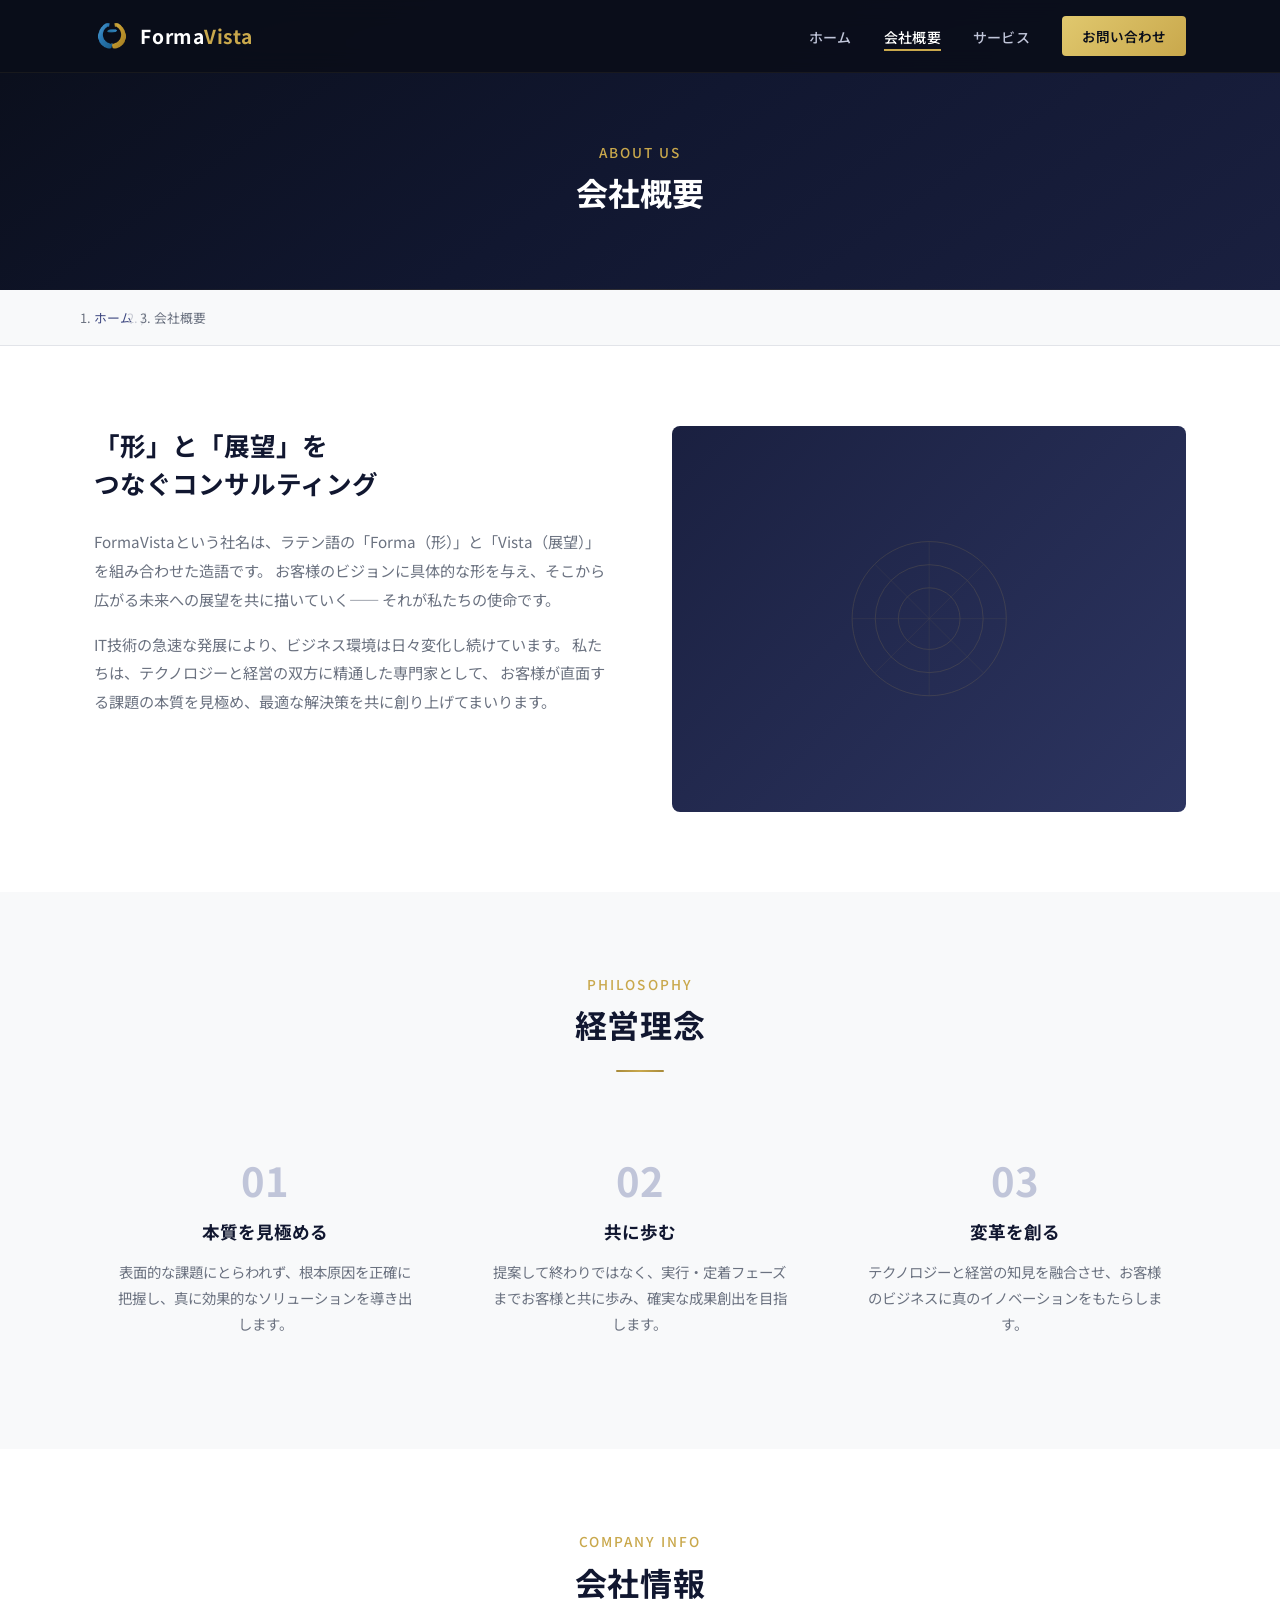
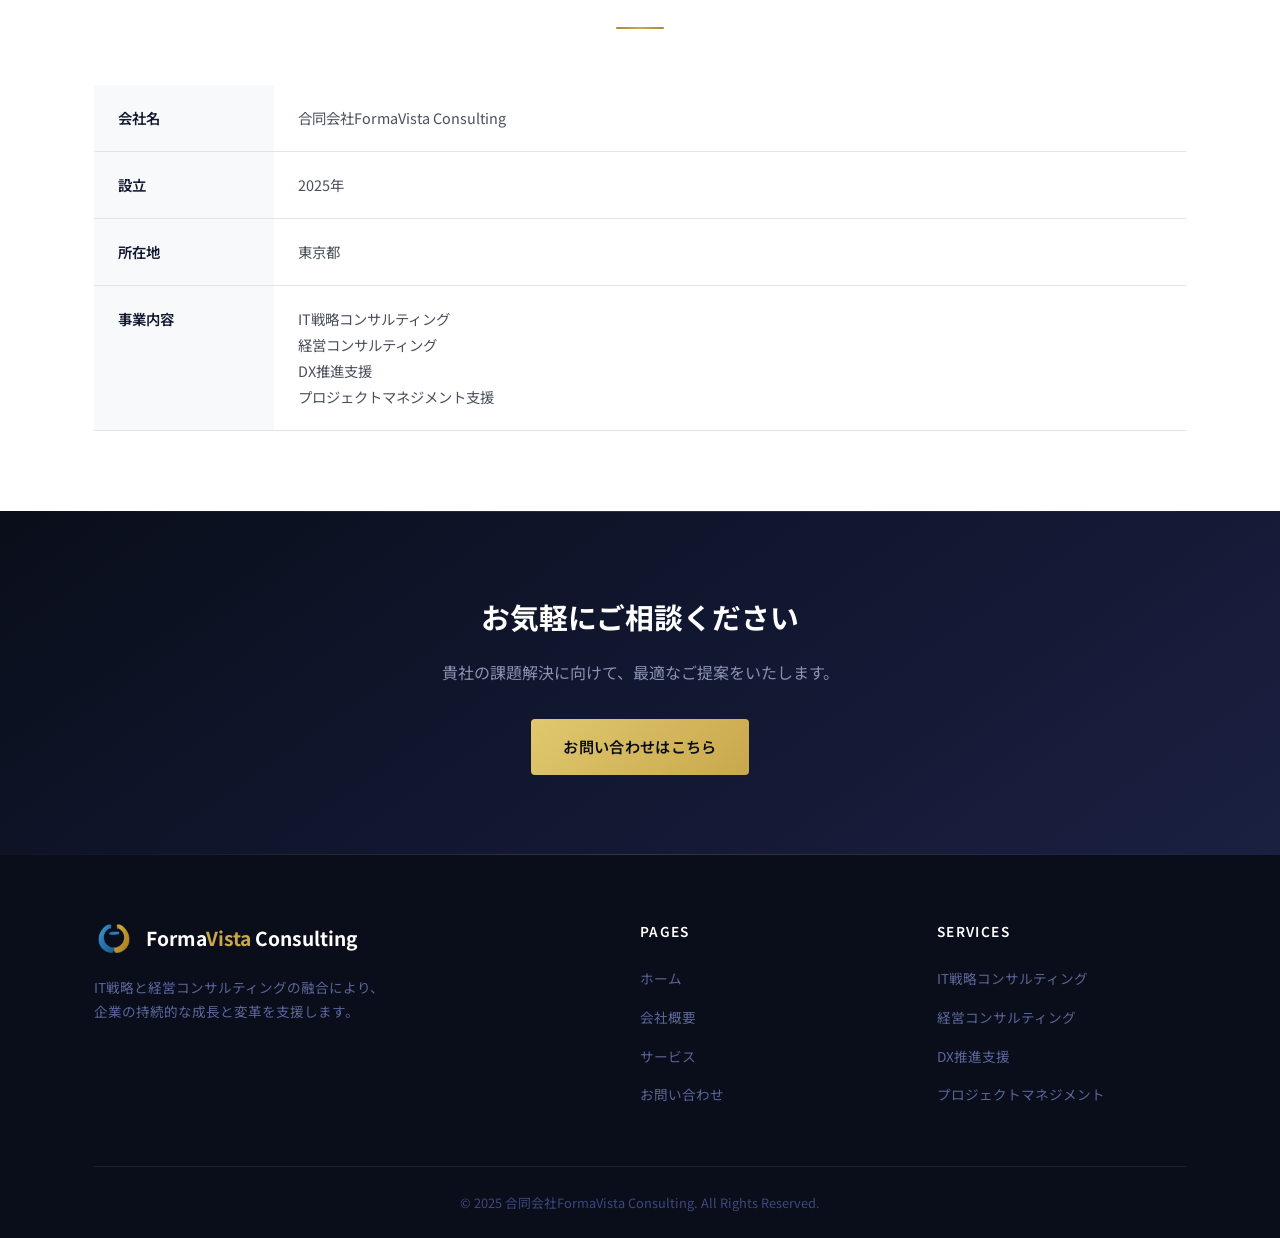
==== about.html @ 085489ce "feat: PNG画像ファイルをリポジトリに追加しHTMLで使用 - SVGからPNG画像ファイルを生成して追加   - logo-icon.png (240x240) - ヘッダー・フッター用   " ====
<!DOCTYPE html>
<html lang="ja">
<head>
  <meta charset="UTF-8">
  <meta name="viewport" content="width=device-width, initial-scale=1.0">
  <meta name="description" content="合同会社FormaVista Consultingの会社概要。企業理念・事業内容・会社情報をご紹介します。">
  <title>会社概要 | 合同会社FormaVista Consulting</title>
  <link rel="icon" type="image/png" href="images/favicon.png">
  <link rel="icon" type="image/svg+xml" href="images/favicon.svg">
  <link rel="preconnect" href="https://fonts.googleapis.com">
  <link rel="preconnect" href="https://fonts.gstatic.com" crossorigin>
  <link href="https://fonts.googleapis.com/css2?family=Noto+Sans+JP:wght@400;500;600;700&display=swap" rel="stylesheet">
  <link rel="stylesheet" href="css/style.css">
</head>
<body>

  <!-- Header -->
  <header class="header" id="header">
    <div class="header__inner">
      <a href="index.html" class="header__logo">
        <img src="images/logo-icon.png" alt="FormaVista" class="header__logo-icon">
        <div class="header__logo-text">Forma<span>Vista</span></div>
      </a>
      <nav class="nav" id="nav">
        <ul class="nav__list">
          <li><a href="index.html" class="nav__link">ホーム</a></li>
          <li><a href="about.html" class="nav__link nav__link--active">会社概要</a></li>
          <li><a href="services.html" class="nav__link">サービス</a></li>
          <li><a href="contact.html" class="nav__contact">お問い合わせ</a></li>
        </ul>
      </nav>
      <button class="hamburger" id="hamburger" aria-label="メニューを開く">
        <span class="hamburger__line"></span>
        <span class="hamburger__line"></span>
        <span class="hamburger__line"></span>
      </button>
    </div>
  </header>

  <!-- Page Header -->
  <section class="page-header">
    <div class="container">
      <p class="page-header__sub">About Us</p>
      <h1 class="page-header__title">会社概要</h1>
    </div>
  </section>

  <!-- Breadcrumb -->
  <nav class="breadcrumb">
    <div class="container">
      <ol class="breadcrumb__list">
        <li><a href="index.html" class="breadcrumb__link">ホーム</a></li>
        <li class="breadcrumb__separator">/</li>
        <li>会社概要</li>
      </ol>
    </div>
  </nav>

  <!-- About Message -->
  <section class="section">
    <div class="container">
      <div class="about-grid fade-in">
        <div class="about-content">
          <h2 class="about-content__lead">
            「形」と「展望」を<br>つなぐコンサルティング
          </h2>
          <p class="about-content__text">
            FormaVistaという社名は、ラテン語の「Forma（形）」と「Vista（展望）」を組み合わせた造語です。
            お客様のビジョンに具体的な形を与え、そこから広がる未来への展望を共に描いていく――
            それが私たちの使命です。
          </p>
          <p class="about-content__text">
            IT技術の急速な発展により、ビジネス環境は日々変化し続けています。
            私たちは、テクノロジーと経営の双方に精通した専門家として、
            お客様が直面する課題の本質を見極め、最適な解決策を共に創り上げてまいります。
          </p>
        </div>
        <div class="about-image">
          <svg viewBox="0 0 400 300" fill="none" xmlns="http://www.w3.org/2000/svg" style="width:60%;opacity:0.2">
            <circle cx="200" cy="150" r="100" stroke="#c9a84c" stroke-width="1"/>
            <circle cx="200" cy="150" r="70" stroke="#c9a84c" stroke-width="1"/>
            <circle cx="200" cy="150" r="40" stroke="#c9a84c" stroke-width="1"/>
            <line x1="100" y1="150" x2="300" y2="150" stroke="#c9a84c" stroke-width="0.5"/>
            <line x1="200" y1="50" x2="200" y2="250" stroke="#c9a84c" stroke-width="0.5"/>
            <line x1="130" y1="80" x2="270" y2="220" stroke="#c9a84c" stroke-width="0.5"/>
            <line x1="270" y1="80" x2="130" y2="220" stroke="#c9a84c" stroke-width="0.5"/>
          </svg>
        </div>
      </div>
    </div>
  </section>

  <!-- Philosophy -->
  <section class="section section--gray">
    <div class="container">
      <div class="section-header fade-in">
        <p class="section-header__sub">Philosophy</p>
        <h2 class="section-header__title">経営理念</h2>
        <div class="section-header__line"></div>
      </div>
      <div class="philosophy-grid">
        <div class="philosophy-card fade-in">
          <p class="philosophy-card__number">01</p>
          <h3 class="philosophy-card__title">本質を見極める</h3>
          <p class="philosophy-card__text">
            表面的な課題にとらわれず、根本原因を正確に把握し、真に効果的なソリューションを導き出します。
          </p>
        </div>
        <div class="philosophy-card fade-in">
          <p class="philosophy-card__number">02</p>
          <h3 class="philosophy-card__title">共に歩む</h3>
          <p class="philosophy-card__text">
            提案して終わりではなく、実行・定着フェーズまでお客様と共に歩み、確実な成果創出を目指します。
          </p>
        </div>
        <div class="philosophy-card fade-in">
          <p class="philosophy-card__number">03</p>
          <h3 class="philosophy-card__title">変革を創る</h3>
          <p class="philosophy-card__text">
            テクノロジーと経営の知見を融合させ、お客様のビジネスに真のイノベーションをもたらします。
          </p>
        </div>
      </div>
    </div>
  </section>

  <!-- Company Info -->
  <section class="section">
    <div class="container">
      <div class="section-header fade-in">
        <p class="section-header__sub">Company Info</p>
        <h2 class="section-header__title">会社情報</h2>
        <div class="section-header__line"></div>
      </div>
      <div class="fade-in">
        <table class="company-table">
          <tbody>
            <tr>
              <th>会社名</th>
              <td>合同会社FormaVista Consulting</td>
            </tr>
            <tr>
              <th>設立</th>
              <td>2025年</td>
            </tr>
            <tr>
              <th>所在地</th>
              <td>東京都</td>
            </tr>
            <tr>
              <th>事業内容</th>
              <td>
                IT戦略コンサルティング<br>
                経営コンサルティング<br>
                DX推進支援<br>
                プロジェクトマネジメント支援
              </td>
            </tr>
          </tbody>
        </table>
      </div>
    </div>
  </section>

  <!-- CTA -->
  <section class="cta">
    <div class="container">
      <h2 class="cta__title fade-in">お気軽にご相談ください</h2>
      <p class="cta__text fade-in">
        貴社の課題解決に向けて、最適なご提案をいたします。
      </p>
      <a href="contact.html" class="btn btn--primary fade-in">お問い合わせはこちら</a>
    </div>
  </section>

  <!-- Footer -->
  <footer class="footer">
    <div class="container">
      <div class="footer__grid">
        <div>
          <a href="index.html" class="footer__brand">
            <img src="images/logo-icon.png" alt="FormaVista" class="footer__brand-icon">
            <p class="footer__brand-name">Forma<span>Vista</span> Consulting</p>
          </a>
          <p class="footer__brand-text">
            IT戦略と経営コンサルティングの融合により、<br>
            企業の持続的な成長と変革を支援します。
          </p>
        </div>
        <div>
          <h4 class="footer__heading">Pages</h4>
          <ul class="footer__links">
            <li><a href="index.html">ホーム</a></li>
            <li><a href="about.html">会社概要</a></li>
            <li><a href="services.html">サービス</a></li>
            <li><a href="contact.html">お問い合わせ</a></li>
          </ul>
        </div>
        <div>
          <h4 class="footer__heading">Services</h4>
          <ul class="footer__links">
            <li><a href="services.html">IT戦略コンサルティング</a></li>
            <li><a href="services.html">経営コンサルティング</a></li>
            <li><a href="services.html">DX推進支援</a></li>
            <li><a href="services.html">プロジェクトマネジメント</a></li>
          </ul>
        </div>
      </div>
      <div class="footer__bottom">
        <p>&copy; 2025 合同会社FormaVista Consulting. All Rights Reserved.</p>
      </div>
    </div>
  </footer>

  <script src="js/main.js"></script>
</body>
</html>
---- css/style.css ----
/* ===================================
   FormaVista Consulting - Style Sheet
   =================================== */

/* --- CSS Variables --- */
:root {
  --navy-900: #0a0e1a;
  --navy-800: #111730;
  --navy-700: #1a2040;
  --navy-600: #232b52;
  --navy-500: #2d3561;
  --navy-400: #3d4780;
  --navy-300: #5a6599;
  --navy-200: #8a92b3;
  --navy-100: #c0c5d9;
  --navy-50: #e8eaf2;
  --gold: #c9a84c;
  --gold-light: #e0c86e;
  --gold-dark: #a88a3a;
  --blue: #2b7ab5;
  --blue-light: #5ba8d9;
  --blue-dark: #1a5e8c;
  --white: #ffffff;
  --gray-50: #f8f9fa;
  --gray-100: #f0f1f4;
  --gray-200: #e2e4e9;
  --gray-300: #c8cbd4;
  --gray-600: #6b7280;
  --gray-700: #4a4f5c;
  --font-primary: "Noto Sans JP", "Hiragino Kaku Gothic ProN", "Yu Gothic", sans-serif;
  --font-heading: "Noto Sans JP", "Hiragino Kaku Gothic ProN", "Yu Gothic", sans-serif;
  --transition: 0.3s cubic-bezier(0.4, 0, 0.2, 1);
  --shadow-sm: 0 1px 3px rgba(10, 14, 26, 0.06), 0 1px 2px rgba(10, 14, 26, 0.04);
  --shadow-md: 0 4px 16px rgba(10, 14, 26, 0.1), 0 2px 4px rgba(10, 14, 26, 0.06);
  --shadow-lg: 0 12px 40px rgba(10, 14, 26, 0.14), 0 4px 8px rgba(10, 14, 26, 0.06);
  --max-width: 1140px;
}

/* --- Reset & Base --- */
*,
*::before,
*::after {
  margin: 0;
  padding: 0;
  box-sizing: border-box;
}

html {
  font-size: 16px;
  scroll-behavior: smooth;
}

::selection {
  background: rgba(201, 168, 76, 0.2);
  color: var(--navy-800);
}

body {
  font-family: var(--font-primary);
  color: var(--gray-700);
  line-height: 1.8;
  background: var(--white);
  -webkit-font-smoothing: antialiased;
}

a {
  text-decoration: none;
  color: inherit;
  transition: color var(--transition);
}

ul {
  list-style: none;
}

img {
  max-width: 100%;
  height: auto;
  display: block;
}

/* --- Utility --- */
.container {
  max-width: var(--max-width);
  margin: 0 auto;
  padding: 0 24px;
}

.section {
  padding: 80px 0;
}

.section--gray {
  background: var(--gray-50);
}

.section--navy {
  background: var(--navy-800);
  color: var(--white);
}

.section-header {
  text-align: center;
  margin-bottom: 56px;
}

.section-header__title {
  font-family: var(--font-heading);
  font-size: 2rem;
  font-weight: 700;
  color: var(--navy-800);
  margin-bottom: 8px;
  letter-spacing: 0.02em;
}

.section--navy .section-header__title {
  color: var(--white);
}

.section-header__sub {
  font-size: 0.85rem;
  color: var(--gold);
  text-transform: uppercase;
  letter-spacing: 0.15em;
  font-weight: 500;
}

.section-header__line {
  width: 48px;
  height: 2px;
  background: linear-gradient(90deg, var(--gold-dark), var(--gold), var(--gold-dark));
  margin: 16px auto 0;
  border-radius: 1px;
}

/* --- Header / Navigation --- */
.header {
  position: fixed;
  top: 0;
  left: 0;
  width: 100%;
  z-index: 1000;
  background: rgba(10, 14, 26, 0.92);
  backdrop-filter: blur(12px);
  -webkit-backdrop-filter: blur(12px);
  transition: background var(--transition), box-shadow var(--transition);
  border-bottom: 1px solid rgba(201, 168, 76, 0.08);
}

.header--scrolled {
  background: rgba(10, 14, 26, 0.98);
  box-shadow: 0 2px 20px rgba(0, 0, 0, 0.3);
  border-bottom-color: rgba(201, 168, 76, 0.15);
}

.header__inner {
  display: flex;
  align-items: center;
  justify-content: space-between;
  height: 72px;
  max-width: var(--max-width);
  margin: 0 auto;
  padding: 0 24px;
}

.header__logo {
  display: flex;
  align-items: center;
  gap: 10px;
}

.header__logo-icon {
  width: 36px;
  height: 36px;
  display: block;
  flex-shrink: 0;
}

.header__logo-text {
  font-family: var(--font-heading);
  font-size: 1.2rem;
  font-weight: 700;
  color: var(--white);
  letter-spacing: 0.04em;
}

.header__logo-text span {
  color: var(--gold);
}

.nav__list {
  display: flex;
  align-items: center;
  gap: 32px;
}

.nav__link {
  font-size: 0.875rem;
  color: var(--navy-100);
  font-weight: 500;
  letter-spacing: 0.02em;
  position: relative;
  padding: 4px 0;
}

.nav__link::after {
  content: "";
  position: absolute;
  bottom: 0;
  left: 0;
  width: 0;
  height: 2px;
  background: var(--gold);
  transition: width var(--transition);
}

.nav__link:hover,
.nav__link--active {
  color: var(--white);
}

.nav__link:hover::after,
.nav__link--active::after {
  width: 100%;
}

.nav__contact {
  display: inline-flex;
  align-items: center;
  padding: 8px 20px;
  background: linear-gradient(135deg, var(--gold-light), var(--gold));
  color: var(--navy-900);
  font-size: 0.85rem;
  font-weight: 600;
  border-radius: 4px;
  transition: all var(--transition);
}

.nav__contact:hover {
  background: linear-gradient(135deg, var(--gold), var(--gold-light));
  box-shadow: 0 2px 12px rgba(201, 168, 76, 0.3);
  transform: translateY(-1px);
}

/* --- Mobile Menu --- */
.hamburger {
  display: none;
  flex-direction: column;
  gap: 5px;
  background: none;
  border: none;
  cursor: pointer;
  padding: 4px;
}

.hamburger__line {
  width: 24px;
  height: 2px;
  background: var(--white);
  transition: transform var(--transition), opacity var(--transition);
}

.hamburger--active .hamburger__line:nth-child(1) {
  transform: translateY(7px) rotate(45deg);
}

.hamburger--active .hamburger__line:nth-child(2) {
  opacity: 0;
}

.hamburger--active .hamburger__line:nth-child(3) {
  transform: translateY(-7px) rotate(-45deg);
}

/* --- Hero --- */
.hero {
  position: relative;
  min-height: 100vh;
  display: flex;
  align-items: center;
  background: linear-gradient(145deg, var(--navy-900) 0%, var(--navy-800) 35%, var(--navy-700) 65%, var(--navy-600) 100%);
  overflow: hidden;
}

.hero__bg-pattern {
  position: absolute;
  inset: 0;
  opacity: 0.04;
  background-image:
    radial-gradient(circle at 20% 50%, var(--gold) 1px, transparent 1px),
    radial-gradient(circle at 80% 20%, var(--blue-light) 1px, transparent 1px),
    radial-gradient(circle at 60% 80%, var(--gold) 1px, transparent 1px);
  background-size: 60px 60px, 80px 80px, 100px 100px;
}

.hero::after {
  content: "";
  position: absolute;
  bottom: 0;
  left: 0;
  right: 0;
  height: 1px;
  background: linear-gradient(90deg, transparent, var(--gold-dark), transparent);
  opacity: 0.3;
}

.hero__content {
  position: relative;
  z-index: 1;
  max-width: var(--max-width);
  margin: 0 auto;
  padding: 120px 24px 80px;
}

.hero__label {
  display: inline-block;
  font-size: 0.8rem;
  font-weight: 500;
  color: var(--gold);
  text-transform: uppercase;
  letter-spacing: 0.2em;
  margin-bottom: 24px;
  opacity: 0;
  transform: translateY(20px);
  animation: fadeInUp 0.8s 0.3s forwards;
}

.hero__title {
  font-family: var(--font-heading);
  font-size: clamp(2rem, 5vw, 3.2rem);
  font-weight: 700;
  color: var(--white);
  line-height: 1.4;
  margin-bottom: 24px;
  opacity: 0;
  transform: translateY(20px);
  animation: fadeInUp 0.8s 0.5s forwards;
}

.hero__title em {
  font-style: normal;
  color: var(--gold);
}

.hero__desc {
  font-size: 1.05rem;
  color: var(--navy-200);
  max-width: 560px;
  line-height: 1.9;
  margin-bottom: 40px;
  opacity: 0;
  transform: translateY(20px);
  animation: fadeInUp 0.8s 0.7s forwards;
}

.hero__actions {
  display: flex;
  gap: 16px;
  flex-wrap: wrap;
  opacity: 0;
  transform: translateY(20px);
  animation: fadeInUp 0.8s 0.9s forwards;
}

.btn {
  display: inline-flex;
  align-items: center;
  justify-content: center;
  padding: 14px 32px;
  font-size: 0.95rem;
  font-weight: 600;
  border-radius: 4px;
  border: none;
  cursor: pointer;
  transition: all var(--transition);
  letter-spacing: 0.02em;
}

.btn--primary {
  background: linear-gradient(135deg, var(--gold-light), var(--gold));
  color: var(--navy-900);
  position: relative;
  overflow: hidden;
}

.btn--primary::before {
  content: "";
  position: absolute;
  top: 0;
  left: -100%;
  width: 100%;
  height: 100%;
  background: linear-gradient(90deg, transparent, rgba(255, 255, 255, 0.2), transparent);
  transition: left 0.5s ease;
}

.btn--primary:hover::before {
  left: 100%;
}

.btn--primary:hover {
  background: linear-gradient(135deg, var(--gold), var(--gold-light));
  transform: translateY(-2px);
  box-shadow: 0 6px 20px rgba(201, 168, 76, 0.35);
}

.btn--outline {
  background: transparent;
  color: var(--white);
  border: 1px solid var(--navy-400);
  position: relative;
  overflow: hidden;
}

.btn--outline:hover {
  border-color: var(--gold);
  color: var(--gold);
  transform: translateY(-2px);
  box-shadow: 0 4px 12px rgba(201, 168, 76, 0.1);
}

.hero__decoration {
  position: absolute;
  right: -5%;
  top: 50%;
  transform: translateY(-50%);
  width: 500px;
  height: 500px;
  opacity: 0.08;
}

.hero__decoration svg {
  width: 100%;
  height: 100%;
}

/* --- Features Section (Top Page) --- */
.features {
  display: grid;
  grid-template-columns: repeat(3, 1fr);
  gap: 32px;
}

.feature-card {
  background: var(--white);
  border-radius: 8px;
  padding: 40px 32px;
  text-align: center;
  box-shadow: var(--shadow-sm);
  transition: transform var(--transition), box-shadow var(--transition), border-color var(--transition);
  border: 1px solid var(--gray-200);
  position: relative;
}

.feature-card::after {
  content: "";
  position: absolute;
  bottom: 0;
  left: 50%;
  transform: translateX(-50%);
  width: 0;
  height: 2px;
  background: linear-gradient(90deg, var(--gold-dark), var(--gold), var(--gold-dark));
  transition: width var(--transition);
  border-radius: 0 0 8px 8px;
}

.feature-card:hover {
  transform: translateY(-6px);
  box-shadow: var(--shadow-lg);
  border-color: rgba(201, 168, 76, 0.2);
}

.feature-card:hover::after {
  width: 60%;
}

.feature-card__icon {
  width: 56px;
  height: 56px;
  margin: 0 auto 20px;
  display: flex;
  align-items: center;
  justify-content: center;
  background: linear-gradient(135deg, var(--navy-50), #edf2f7);
  border-radius: 12px;
  transition: background var(--transition), transform var(--transition);
}

.feature-card:hover .feature-card__icon {
  background: linear-gradient(135deg, rgba(43, 110, 165, 0.1), rgba(43, 110, 165, 0.05));
  transform: scale(1.05);
}

.feature-card__icon svg {
  width: 28px;
  height: 28px;
  stroke: var(--navy-700);
  transition: stroke var(--transition);
}

.feature-card:hover .feature-card__icon svg {
  stroke: var(--blue);
}

.feature-card__title {
  font-size: 1.1rem;
  font-weight: 700;
  color: var(--navy-800);
  margin-bottom: 12px;
}

.feature-card__text {
  font-size: 0.9rem;
  color: var(--gray-600);
  line-height: 1.8;
}

/* --- About Section --- */
.about-grid {
  display: grid;
  grid-template-columns: 1fr 1fr;
  gap: 64px;
  align-items: start;
}

.about-content__lead {
  font-size: 1.6rem;
  font-weight: 700;
  color: var(--navy-800);
  line-height: 1.5;
  margin-bottom: 24px;
}

.about-content__text {
  font-size: 0.95rem;
  color: var(--gray-600);
  line-height: 1.9;
  margin-bottom: 16px;
}

.about-image {
  position: relative;
  border-radius: 8px;
  overflow: hidden;
  background: linear-gradient(135deg, var(--navy-700), var(--navy-500));
  aspect-ratio: 4/3;
  display: flex;
  align-items: center;
  justify-content: center;
}

.about-image__placeholder {
  color: var(--navy-300);
  font-size: 4rem;
  opacity: 0.3;
}

/* --- Service Cards --- */
.services-grid {
  display: grid;
  grid-template-columns: repeat(2, 1fr);
  gap: 32px;
}

.service-card {
  background: var(--white);
  border-radius: 8px;
  padding: 40px 36px;
  box-shadow: var(--shadow-sm);
  border: 1px solid var(--gray-200);
  transition: transform var(--transition), box-shadow var(--transition);
  position: relative;
  overflow: hidden;
}

.service-card::before {
  content: "";
  position: absolute;
  top: 0;
  left: 0;
  width: 4px;
  height: 100%;
  background: var(--gold);
  transform: scaleY(0);
  transition: transform var(--transition);
  transform-origin: top;
}

.service-card:hover {
  transform: translateY(-4px);
  box-shadow: var(--shadow-lg);
}

.service-card:hover::before {
  transform: scaleY(1);
}

.service-card__number {
  font-size: 0.75rem;
  font-weight: 700;
  color: var(--gold);
  letter-spacing: 0.1em;
  margin-bottom: 12px;
}

.service-card__title {
  font-size: 1.2rem;
  font-weight: 700;
  color: var(--navy-800);
  margin-bottom: 16px;
}

.service-card__text {
  font-size: 0.9rem;
  color: var(--gray-600);
  line-height: 1.8;
  margin-bottom: 20px;
}

.service-card__tags {
  display: flex;
  flex-wrap: wrap;
  gap: 8px;
}

.service-card__tag {
  font-size: 0.75rem;
  padding: 4px 12px;
  background: var(--navy-50);
  color: var(--navy-600);
  border-radius: 20px;
  font-weight: 500;
  transition: all var(--transition);
}

.service-card:hover .service-card__tag {
  background: rgba(201, 168, 76, 0.1);
  color: var(--gold-dark);
}

/* --- Company Info Table --- */
.company-table {
  width: 100%;
  border-collapse: collapse;
}

.company-table tr {
  border-bottom: 1px solid var(--gray-200);
}

.company-table th {
  width: 180px;
  padding: 20px 24px;
  text-align: left;
  font-size: 0.9rem;
  font-weight: 600;
  color: var(--navy-800);
  background: var(--gray-50);
  vertical-align: top;
}

.company-table td {
  padding: 20px 24px;
  font-size: 0.9rem;
  color: var(--gray-700);
}

/* --- CTA Section --- */
.cta {
  text-align: center;
  padding: 80px 0;
  background: linear-gradient(145deg, var(--navy-900), var(--navy-800), var(--navy-700));
  position: relative;
  overflow: hidden;
}

.cta::before {
  content: "";
  position: absolute;
  top: 0;
  left: 0;
  right: 0;
  height: 1px;
  background: linear-gradient(90deg, transparent, var(--gold-dark), transparent);
  opacity: 0.25;
}

.cta::after {
  content: "";
  position: absolute;
  bottom: 0;
  left: 0;
  right: 0;
  height: 1px;
  background: linear-gradient(90deg, transparent, var(--gold-dark), transparent);
  opacity: 0.25;
}

.cta__title {
  font-size: 1.8rem;
  font-weight: 700;
  color: var(--white);
  margin-bottom: 16px;
}

.cta__text {
  font-size: 1rem;
  color: var(--navy-200);
  margin-bottom: 32px;
  max-width: 500px;
  margin-left: auto;
  margin-right: auto;
}

/* --- Contact Form --- */
.contact-grid {
  display: grid;
  grid-template-columns: 1fr 1fr;
  gap: 64px;
  align-items: start;
}

.contact-info__title {
  font-size: 1.4rem;
  font-weight: 700;
  color: var(--navy-800);
  margin-bottom: 16px;
}

.contact-info__text {
  font-size: 0.95rem;
  color: var(--gray-600);
  margin-bottom: 32px;
  line-height: 1.8;
}

.contact-info__item {
  display: flex;
  align-items: flex-start;
  gap: 16px;
  margin-bottom: 24px;
}

.contact-info__icon {
  width: 40px;
  height: 40px;
  background: linear-gradient(135deg, #edf4fa, var(--navy-50));
  border-radius: 8px;
  display: flex;
  align-items: center;
  justify-content: center;
  flex-shrink: 0;
}

.contact-info__icon svg {
  width: 20px;
  height: 20px;
  stroke: var(--blue);
}

.contact-info__label {
  font-size: 0.8rem;
  color: var(--gray-600);
  margin-bottom: 2px;
}

.contact-info__value {
  font-size: 0.95rem;
  font-weight: 600;
  color: var(--navy-800);
}

.form {
  background: var(--white);
  padding: 40px;
  border-radius: 8px;
  box-shadow: var(--shadow-md);
  border: 1px solid var(--gray-200);
}

.form__group {
  margin-bottom: 24px;
}

.form__label {
  display: block;
  font-size: 0.85rem;
  font-weight: 600;
  color: var(--navy-800);
  margin-bottom: 8px;
}

.form__label--required::after {
  content: " *";
  color: #d64545;
}

.form__input,
.form__select,
.form__textarea {
  width: 100%;
  padding: 12px 16px;
  font-size: 0.9rem;
  font-family: var(--font-primary);
  border: 1px solid var(--gray-300);
  border-radius: 4px;
  background: var(--white);
  color: var(--gray-700);
  transition: border-color var(--transition), box-shadow var(--transition);
}

.form__input:focus,
.form__select:focus,
.form__textarea:focus {
  outline: none;
  border-color: var(--blue);
  box-shadow: 0 0 0 3px rgba(43, 110, 165, 0.1);
}

.form__textarea {
  min-height: 140px;
  resize: vertical;
}

.form__submit {
  width: 100%;
  padding: 14px;
  background: linear-gradient(135deg, var(--navy-800), var(--navy-700));
  color: var(--white);
  font-size: 0.95rem;
  font-weight: 600;
  border: none;
  border-radius: 4px;
  cursor: pointer;
  transition: all var(--transition);
  position: relative;
  overflow: hidden;
}

.form__submit:hover {
  background: linear-gradient(135deg, var(--navy-700), var(--navy-600));
  transform: translateY(-1px);
  box-shadow: 0 4px 12px rgba(10, 14, 26, 0.2);
}

.form__submit:active {
  transform: translateY(0);
}

/* --- Page Header --- */
.page-header {
  padding: 140px 0 60px;
  background: linear-gradient(145deg, var(--navy-900), var(--navy-800), var(--navy-700));
  text-align: center;
  position: relative;
}

.page-header::after {
  content: "";
  position: absolute;
  bottom: 0;
  left: 0;
  right: 0;
  height: 1px;
  background: linear-gradient(90deg, transparent, var(--gold-dark), transparent);
  opacity: 0.2;
}

.page-header__title {
  font-size: 2rem;
  font-weight: 700;
  color: var(--white);
  margin-bottom: 8px;
}

.page-header__sub {
  font-size: 0.85rem;
  color: var(--gold);
  text-transform: uppercase;
  letter-spacing: 0.15em;
  font-weight: 500;
}

/* --- Breadcrumb --- */
.breadcrumb {
  padding: 16px 0;
  background: var(--gray-50);
  border-bottom: 1px solid var(--gray-200);
}

.breadcrumb__list {
  display: flex;
  align-items: center;
  gap: 8px;
  font-size: 0.8rem;
  color: var(--gray-600);
}

.breadcrumb__link {
  color: var(--navy-400);
}

.breadcrumb__link:hover {
  color: var(--navy-700);
}

.breadcrumb__separator {
  color: var(--gray-300);
}

/* --- Philosophy Section --- */
.philosophy-grid {
  display: grid;
  grid-template-columns: repeat(3, 1fr);
  gap: 32px;
}

.philosophy-card {
  text-align: center;
  padding: 32px 24px;
  border-radius: 8px;
  transition: background var(--transition);
}

.philosophy-card:hover {
  background: rgba(255, 255, 255, 0.6);
}

.philosophy-card__number {
  font-size: 2.5rem;
  font-weight: 700;
  color: var(--navy-100);
  line-height: 1;
  margin-bottom: 16px;
  transition: color var(--transition);
}

.philosophy-card:hover .philosophy-card__number {
  color: rgba(201, 168, 76, 0.3);
}

.philosophy-card__title {
  font-size: 1.1rem;
  font-weight: 700;
  color: var(--navy-800);
  margin-bottom: 12px;
}

.philosophy-card__text {
  font-size: 0.9rem;
  color: var(--gray-600);
  line-height: 1.8;
}

/* --- Service Detail --- */
.service-detail {
  display: grid;
  grid-template-columns: 1fr 1fr;
  gap: 64px;
  align-items: start;
  margin-bottom: 64px;
  padding-bottom: 64px;
  border-bottom: 1px solid var(--gray-200);
}

.service-detail:last-child {
  border-bottom: none;
  margin-bottom: 0;
  padding-bottom: 0;
}

.service-detail:nth-child(even) {
  direction: rtl;
}

.service-detail:nth-child(even) > * {
  direction: ltr;
}

.service-detail__label {
  font-size: 0.8rem;
  font-weight: 600;
  color: var(--gold);
  text-transform: uppercase;
  letter-spacing: 0.1em;
  margin-bottom: 12px;
}

.service-detail__title {
  font-size: 1.5rem;
  font-weight: 700;
  color: var(--navy-800);
  margin-bottom: 20px;
  line-height: 1.4;
}

.service-detail__text {
  font-size: 0.95rem;
  color: var(--gray-600);
  line-height: 1.9;
  margin-bottom: 24px;
}

.service-detail__list {
  list-style: none;
}

.service-detail__list li {
  font-size: 0.9rem;
  color: var(--gray-700);
  padding: 8px 0;
  padding-left: 20px;
  position: relative;
}

.service-detail__list li::before {
  content: "";
  position: absolute;
  left: 0;
  top: 16px;
  width: 8px;
  height: 2px;
  background: var(--gold);
}

.service-detail__visual {
  background: linear-gradient(135deg, var(--navy-50), var(--gray-100));
  border-radius: 8px;
  aspect-ratio: 4/3;
  display: flex;
  align-items: center;
  justify-content: center;
}

.service-detail__visual-icon {
  font-size: 4rem;
  color: var(--navy-300);
  opacity: 0.4;
}

/* --- Process / Flow --- */
.process-grid {
  display: grid;
  grid-template-columns: repeat(4, 1fr);
  gap: 24px;
}

.process-card {
  text-align: center;
  padding: 32px 20px;
  position: relative;
}

.process-card::after {
  content: "";
  position: absolute;
  right: -12px;
  top: 50%;
  transform: translateY(-50%);
  width: 0;
  height: 0;
  border-left: 8px solid var(--navy-200);
  border-top: 6px solid transparent;
  border-bottom: 6px solid transparent;
}

.process-card:last-child::after {
  display: none;
}

.process-card__step {
  width: 48px;
  height: 48px;
  margin: 0 auto 16px;
  background: linear-gradient(145deg, var(--navy-800), var(--navy-700));
  color: var(--gold);
  font-size: 1.1rem;
  font-weight: 700;
  border-radius: 50%;
  display: flex;
  align-items: center;
  justify-content: center;
  box-shadow: 0 2px 8px rgba(10, 14, 26, 0.15);
  transition: transform var(--transition), box-shadow var(--transition);
}

.process-card:hover .process-card__step {
  transform: scale(1.1);
  box-shadow: 0 4px 16px rgba(10, 14, 26, 0.2);
}

.process-card__title {
  font-size: 0.95rem;
  font-weight: 700;
  color: var(--navy-800);
  margin-bottom: 8px;
}

.process-card__text {
  font-size: 0.8rem;
  color: var(--gray-600);
  line-height: 1.7;
}

/* --- Footer --- */
.footer {
  background: var(--navy-900);
  color: var(--navy-200);
  padding: 64px 0 0;
  position: relative;
}

.footer__grid {
  display: grid;
  grid-template-columns: 2fr 1fr 1fr;
  gap: 48px;
  padding-bottom: 48px;
  border-bottom: 1px solid rgba(255, 255, 255, 0.08);
}

.footer__brand {
  display: flex;
  align-items: center;
  gap: 12px;
  margin-bottom: 16px;
}

.footer__brand-icon {
  width: 40px;
  height: 40px;
  flex-shrink: 0;
}

.footer__brand-name {
  font-size: 1.2rem;
  font-weight: 700;
  color: var(--white);
}

.footer__brand-name span {
  color: var(--gold);
}

.footer__brand-text {
  font-size: 0.85rem;
  line-height: 1.8;
  color: var(--navy-300);
}

.footer__heading {
  font-size: 0.85rem;
  font-weight: 600;
  color: var(--white);
  text-transform: uppercase;
  letter-spacing: 0.1em;
  margin-bottom: 20px;
}

.footer__links li {
  margin-bottom: 10px;
}

.footer__links a {
  font-size: 0.85rem;
  color: var(--navy-300);
  transition: color var(--transition);
  position: relative;
}

.footer__links a::after {
  content: "";
  position: absolute;
  bottom: -2px;
  left: 0;
  width: 0;
  height: 1px;
  background: var(--gold);
  transition: width var(--transition);
}

.footer__links a:hover {
  color: var(--gold);
}

.footer__links a:hover::after {
  width: 100%;
}

.footer__bottom {
  padding: 24px 0;
  text-align: center;
  font-size: 0.8rem;
  color: var(--navy-400);
}

/* --- Animations --- */
@keyframes fadeInUp {
  from {
    opacity: 0;
    transform: translateY(20px);
  }
  to {
    opacity: 1;
    transform: translateY(0);
  }
}

.fade-in {
  opacity: 0;
  transform: translateY(24px);
  transition: opacity 0.6s ease, transform 0.6s ease;
}

.fade-in--visible {
  opacity: 1;
  transform: translateY(0);
}

/* --- Responsive --- */
@media (max-width: 1024px) {
  .features {
    grid-template-columns: repeat(2, 1fr);
  }

  .about-grid {
    grid-template-columns: 1fr;
    gap: 40px;
  }

  .services-grid {
    grid-template-columns: 1fr;
  }

  .contact-grid {
    grid-template-columns: 1fr;
    gap: 40px;
  }

  .service-detail {
    grid-template-columns: 1fr;
    gap: 32px;
  }

  .service-detail:nth-child(even) {
    direction: ltr;
  }

  .process-grid {
    grid-template-columns: repeat(2, 1fr);
  }

  .process-card::after {
    display: none;
  }

  .philosophy-grid {
    grid-template-columns: 1fr;
  }

  .footer__grid {
    grid-template-columns: 1fr 1fr;
  }
}

@media (max-width: 768px) {
  .section {
    padding: 60px 0;
  }

  .section-header {
    margin-bottom: 40px;
  }

  .section-header__title {
    font-size: 1.6rem;
  }

  .nav {
    position: fixed;
    top: 72px;
    left: 0;
    width: 100%;
    background: var(--navy-900);
    padding: 24px;
    transform: translateY(-100%);
    opacity: 0;
    transition: transform var(--transition), opacity var(--transition);
    pointer-events: none;
    z-index: 999;
  }

  .nav--open {
    transform: translateY(0);
    opacity: 1;
    pointer-events: auto;
  }

  .nav__list {
    flex-direction: column;
    gap: 20px;
  }

  .hamburger {
    display: flex;
  }

  .features {
    grid-template-columns: 1fr;
  }

  .hero__title {
    font-size: 1.8rem;
  }

  .hero__decoration {
    display: none;
  }

  .page-header {
    padding: 120px 0 40px;
  }

  .page-header__title {
    font-size: 1.6rem;
  }

  .company-table th {
    width: 120px;
    padding: 16px;
  }

  .company-table td {
    padding: 16px;
  }

  .footer__grid {
    grid-template-columns: 1fr;
    gap: 32px;
  }

  .cta__title {
    font-size: 1.4rem;
  }

  .process-grid {
    grid-template-columns: 1fr;
  }
}
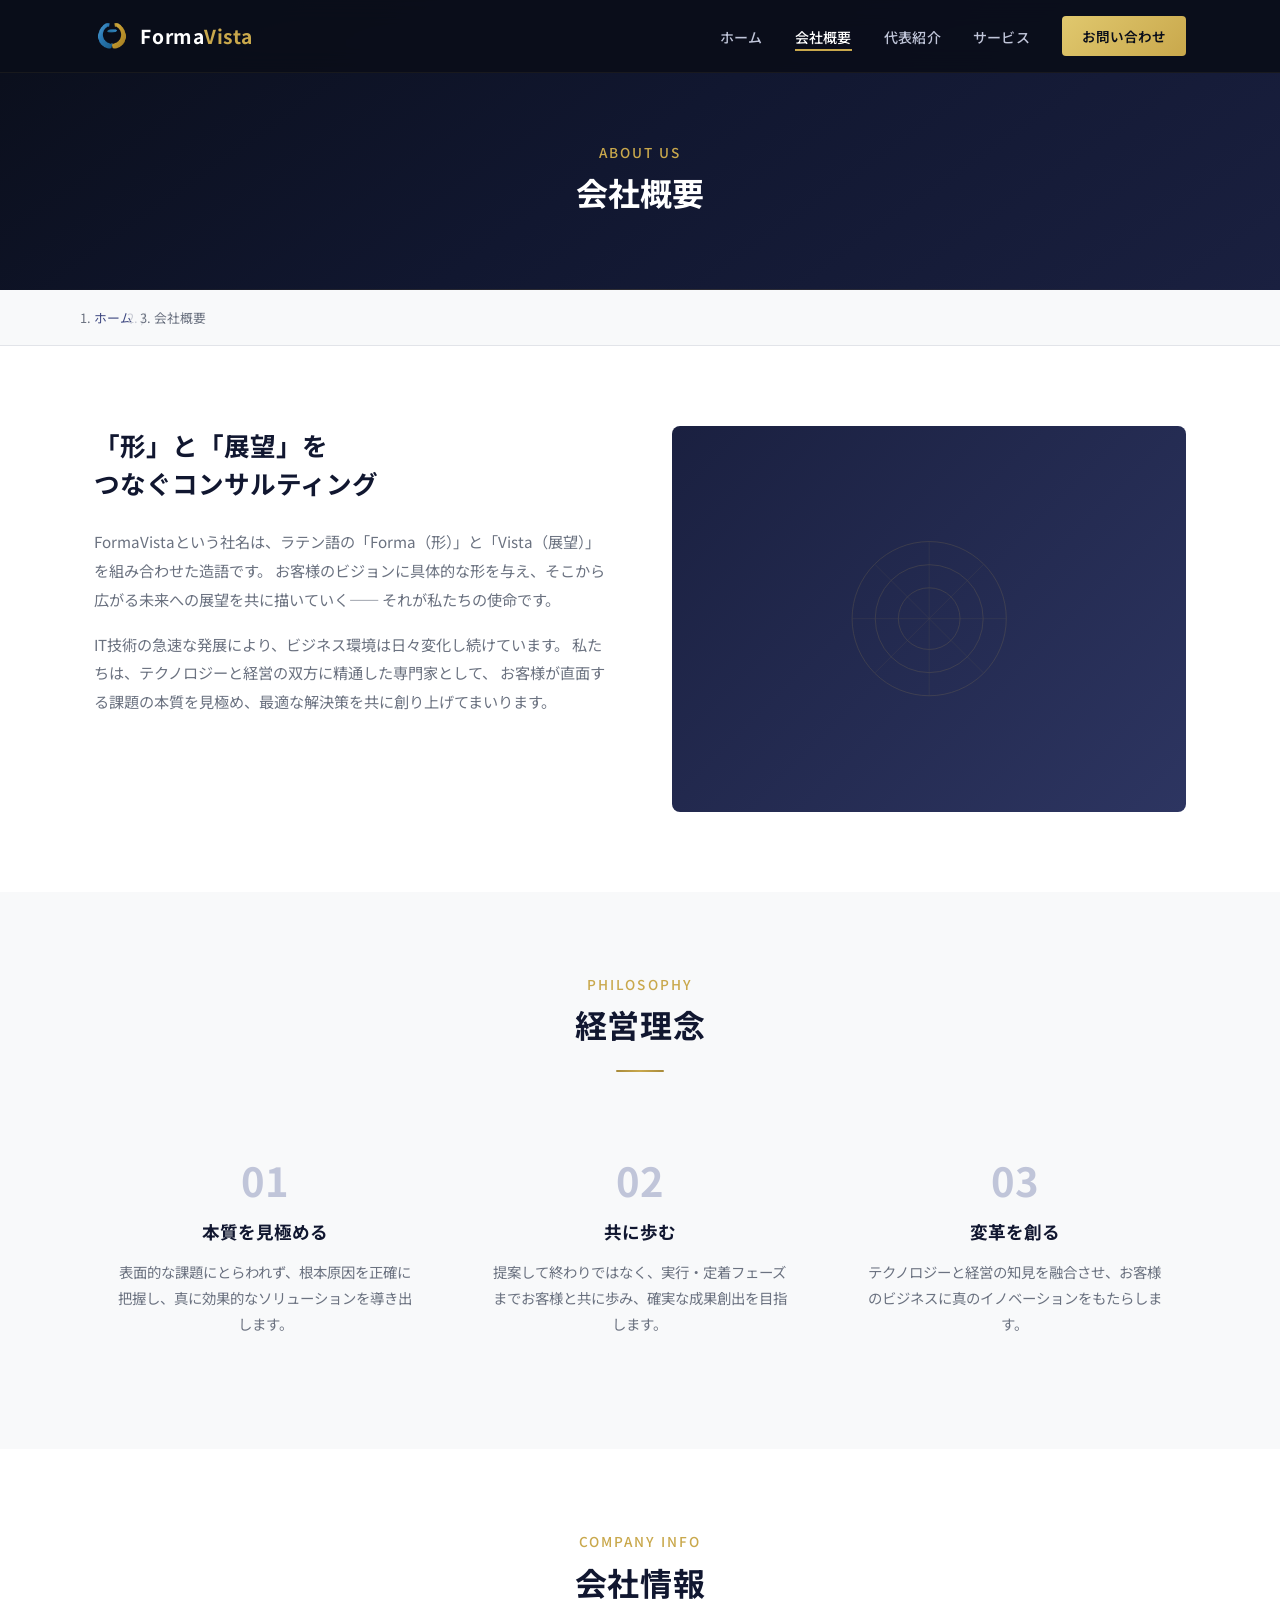
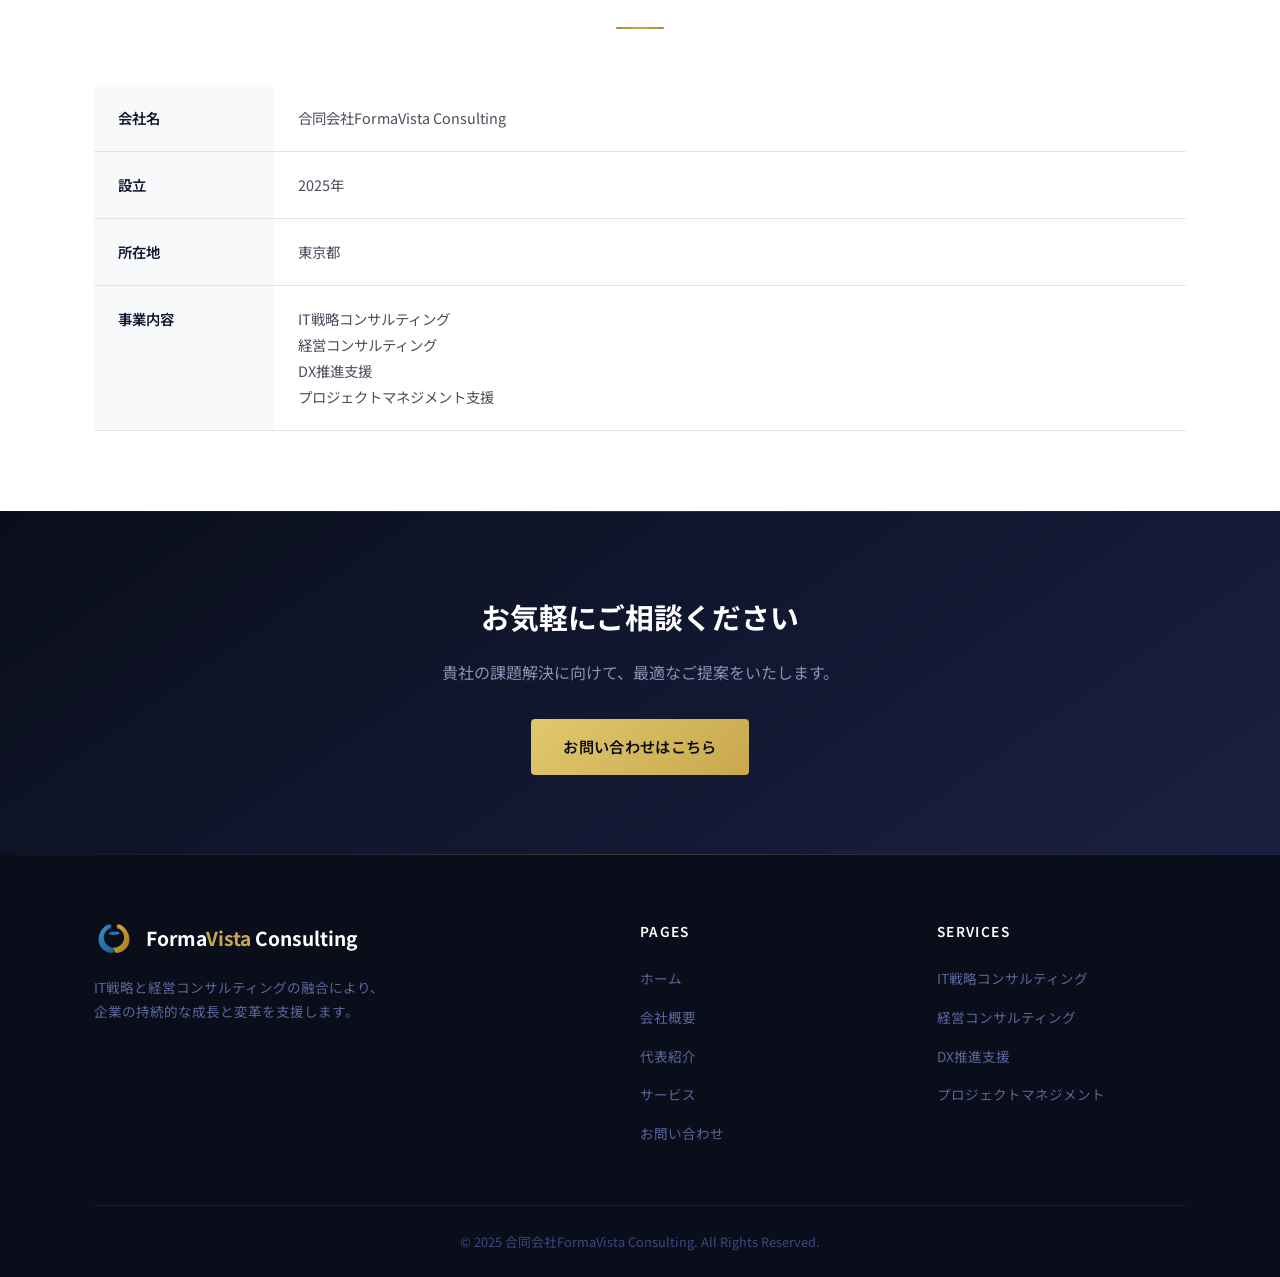
==== commit 6e8d2bef: "feat: 代表紹介ページ（profile.html）を新規作成 - 代表 中塚貴勝氏のプロフィールページを追加   - プロフィールヒーロー：写真エリア・氏名・紹介文・専門タグ   - 経歴タイムラ" ====
--- a/about.html
+++ b/about.html
@@ -25,6 +25,7 @@
         <ul class="nav__list">
           <li><a href="index.html" class="nav__link">ホーム</a></li>
           <li><a href="about.html" class="nav__link nav__link--active">会社概要</a></li>
+          <li><a href="profile.html" class="nav__link">代表紹介</a></li>
           <li><a href="services.html" class="nav__link">サービス</a></li>
           <li><a href="contact.html" class="nav__contact">お問い合わせ</a></li>
         </ul>
@@ -192,6 +193,7 @@
           <ul class="footer__links">
             <li><a href="index.html">ホーム</a></li>
             <li><a href="about.html">会社概要</a></li>
+            <li><a href="profile.html">代表紹介</a></li>
             <li><a href="services.html">サービス</a></li>
             <li><a href="contact.html">お問い合わせ</a></li>
           </ul>
--- a/css/style.css
+++ b/css/style.css
@@ -1194,6 +1194,301 @@
   color: var(--navy-400);
 }
 
+/* --- Profile Page --- */
+.profile-hero {
+  display: grid;
+  grid-template-columns: 280px 1fr;
+  gap: 56px;
+  align-items: start;
+}
+
+.profile-hero__photo {
+  position: relative;
+}
+
+.profile-hero__photo-placeholder {
+  width: 100%;
+  aspect-ratio: 3/4;
+  background: linear-gradient(135deg, var(--navy-50), var(--gray-100));
+  border-radius: 8px;
+  display: flex;
+  align-items: center;
+  justify-content: center;
+  border: 1px solid var(--gray-200);
+}
+
+.profile-hero__photo-placeholder svg {
+  width: 64px;
+  height: 64px;
+  color: var(--navy-200);
+}
+
+.profile-hero__photo img {
+  width: 100%;
+  aspect-ratio: 3/4;
+  object-fit: cover;
+  border-radius: 8px;
+}
+
+.profile-hero__role {
+  font-size: 0.8rem;
+  font-weight: 600;
+  color: var(--gold);
+  text-transform: uppercase;
+  letter-spacing: 0.12em;
+  margin-bottom: 8px;
+}
+
+.profile-hero__name {
+  font-family: var(--font-heading);
+  font-size: 2.2rem;
+  font-weight: 700;
+  color: var(--navy-800);
+  margin-bottom: 4px;
+  letter-spacing: 0.06em;
+}
+
+.profile-hero__name-en {
+  font-size: 0.9rem;
+  color: var(--navy-300);
+  letter-spacing: 0.08em;
+  margin-bottom: 24px;
+}
+
+.profile-hero__intro {
+  font-size: 0.95rem;
+  color: var(--gray-600);
+  line-height: 1.9;
+  margin-bottom: 24px;
+}
+
+.profile-hero__tags {
+  display: flex;
+  flex-wrap: wrap;
+  gap: 8px;
+}
+
+.profile-hero__tag {
+  display: inline-block;
+  font-size: 0.75rem;
+  font-weight: 500;
+  padding: 5px 14px;
+  background: var(--navy-50);
+  color: var(--navy-600);
+  border-radius: 20px;
+  letter-spacing: 0.02em;
+}
+
+/* --- Timeline --- */
+.timeline {
+  position: relative;
+  max-width: 720px;
+  margin: 0 auto;
+  padding-left: 40px;
+}
+
+.timeline::before {
+  content: "";
+  position: absolute;
+  left: 7px;
+  top: 8px;
+  bottom: 8px;
+  width: 2px;
+  background: linear-gradient(to bottom, var(--gold), var(--navy-200), var(--gold));
+  border-radius: 1px;
+}
+
+.timeline__item {
+  position: relative;
+  padding-bottom: 40px;
+}
+
+.timeline__item:last-child {
+  padding-bottom: 0;
+}
+
+.timeline__marker {
+  position: absolute;
+  left: -40px;
+  top: 6px;
+  width: 16px;
+  height: 16px;
+  border-radius: 50%;
+  background: var(--white);
+  border: 3px solid var(--gold);
+  z-index: 1;
+  transition: background var(--transition), transform var(--transition);
+}
+
+.timeline__item:hover .timeline__marker {
+  background: var(--gold);
+  transform: scale(1.2);
+}
+
+.timeline__content {
+  background: var(--white);
+  padding: 24px 28px;
+  border-radius: 8px;
+  border: 1px solid var(--gray-200);
+  box-shadow: var(--shadow-sm);
+  transition: box-shadow var(--transition), transform var(--transition);
+}
+
+.timeline__item:hover .timeline__content {
+  box-shadow: var(--shadow-md);
+  transform: translateX(4px);
+}
+
+.timeline__period {
+  font-size: 0.8rem;
+  font-weight: 600;
+  color: var(--blue);
+  letter-spacing: 0.04em;
+  margin-bottom: 6px;
+}
+
+.timeline__title {
+  font-size: 1.05rem;
+  font-weight: 700;
+  color: var(--navy-800);
+  margin-bottom: 4px;
+}
+
+.timeline__role {
+  font-size: 0.85rem;
+  font-weight: 500;
+  color: var(--gold-dark);
+  margin-bottom: 10px;
+}
+
+.timeline__text {
+  font-size: 0.88rem;
+  color: var(--gray-600);
+  line-height: 1.8;
+}
+
+/* --- Expertise Grid --- */
+.expertise-grid {
+  display: grid;
+  grid-template-columns: repeat(2, 1fr);
+  gap: 28px;
+}
+
+.expertise-card {
+  padding: 32px 28px;
+  background: var(--white);
+  border: 1px solid var(--gray-200);
+  border-radius: 8px;
+  box-shadow: var(--shadow-sm);
+  transition: transform var(--transition), box-shadow var(--transition), border-color var(--transition);
+  position: relative;
+  overflow: hidden;
+}
+
+.expertise-card::before {
+  content: "";
+  position: absolute;
+  top: 0;
+  left: 0;
+  width: 100%;
+  height: 3px;
+  background: linear-gradient(90deg, var(--blue), var(--gold));
+  transform: scaleX(0);
+  transition: transform var(--transition);
+  transform-origin: left;
+}
+
+.expertise-card:hover {
+  transform: translateY(-4px);
+  box-shadow: var(--shadow-lg);
+  border-color: rgba(43, 122, 181, 0.15);
+}
+
+.expertise-card:hover::before {
+  transform: scaleX(1);
+}
+
+.expertise-card__icon {
+  width: 48px;
+  height: 48px;
+  display: flex;
+  align-items: center;
+  justify-content: center;
+  background: linear-gradient(135deg, var(--navy-50), #edf2f7);
+  border-radius: 10px;
+  margin-bottom: 18px;
+  transition: background var(--transition);
+}
+
+.expertise-card:hover .expertise-card__icon {
+  background: linear-gradient(135deg, rgba(43, 122, 181, 0.1), rgba(43, 122, 181, 0.05));
+}
+
+.expertise-card__icon svg {
+  width: 24px;
+  height: 24px;
+  stroke: var(--navy-600);
+  transition: stroke var(--transition);
+}
+
+.expertise-card:hover .expertise-card__icon svg {
+  stroke: var(--blue);
+}
+
+.expertise-card__title {
+  font-size: 1.05rem;
+  font-weight: 700;
+  color: var(--navy-800);
+  margin-bottom: 10px;
+}
+
+.expertise-card__text {
+  font-size: 0.88rem;
+  color: var(--gray-600);
+  line-height: 1.8;
+}
+
+/* --- Message Section --- */
+.message {
+  max-width: 760px;
+  margin: 0 auto;
+}
+
+.message__quote {
+  position: relative;
+  padding: 0 0 0 32px;
+  border-left: 3px solid var(--gold);
+}
+
+.message__quote p {
+  font-size: 1rem;
+  color: var(--navy-100);
+  line-height: 2;
+  margin-bottom: 20px;
+}
+
+.message__quote p:last-of-type {
+  margin-bottom: 32px;
+}
+
+.message__author {
+  padding-top: 20px;
+  border-top: 1px solid rgba(255, 255, 255, 0.1);
+}
+
+.message__author-name {
+  font-size: 1.1rem;
+  font-weight: 700;
+  color: var(--white);
+  letter-spacing: 0.06em;
+  margin-bottom: 4px;
+}
+
+.message__author-role {
+  font-size: 0.82rem;
+  color: var(--navy-300);
+}
+
 /* --- Animations --- */
 @keyframes fadeInUp {
   from {
@@ -1256,6 +1551,11 @@
 
   .philosophy-grid {
     grid-template-columns: 1fr;
+  }
+
+  .profile-hero {
+    grid-template-columns: 220px 1fr;
+    gap: 40px;
   }
 
   .footer__grid {
@@ -1346,4 +1646,53 @@
   .process-grid {
     grid-template-columns: 1fr;
   }
-}
+
+  .profile-hero {
+    grid-template-columns: 1fr;
+    gap: 32px;
+  }
+
+  .profile-hero__photo {
+    max-width: 200px;
+    margin: 0 auto;
+  }
+
+  .profile-hero__name {
+    font-size: 1.8rem;
+    text-align: center;
+  }
+
+  .profile-hero__name-en {
+    text-align: center;
+  }
+
+  .profile-hero__role {
+    text-align: center;
+  }
+
+  .profile-hero__tags {
+    justify-content: center;
+  }
+
+  .expertise-grid {
+    grid-template-columns: 1fr;
+  }
+
+  .timeline {
+    padding-left: 32px;
+  }
+
+  .timeline__marker {
+    left: -32px;
+    width: 14px;
+    height: 14px;
+  }
+
+  .timeline__content {
+    padding: 20px;
+  }
+
+  .message__quote {
+    padding-left: 20px;
+  }
+}
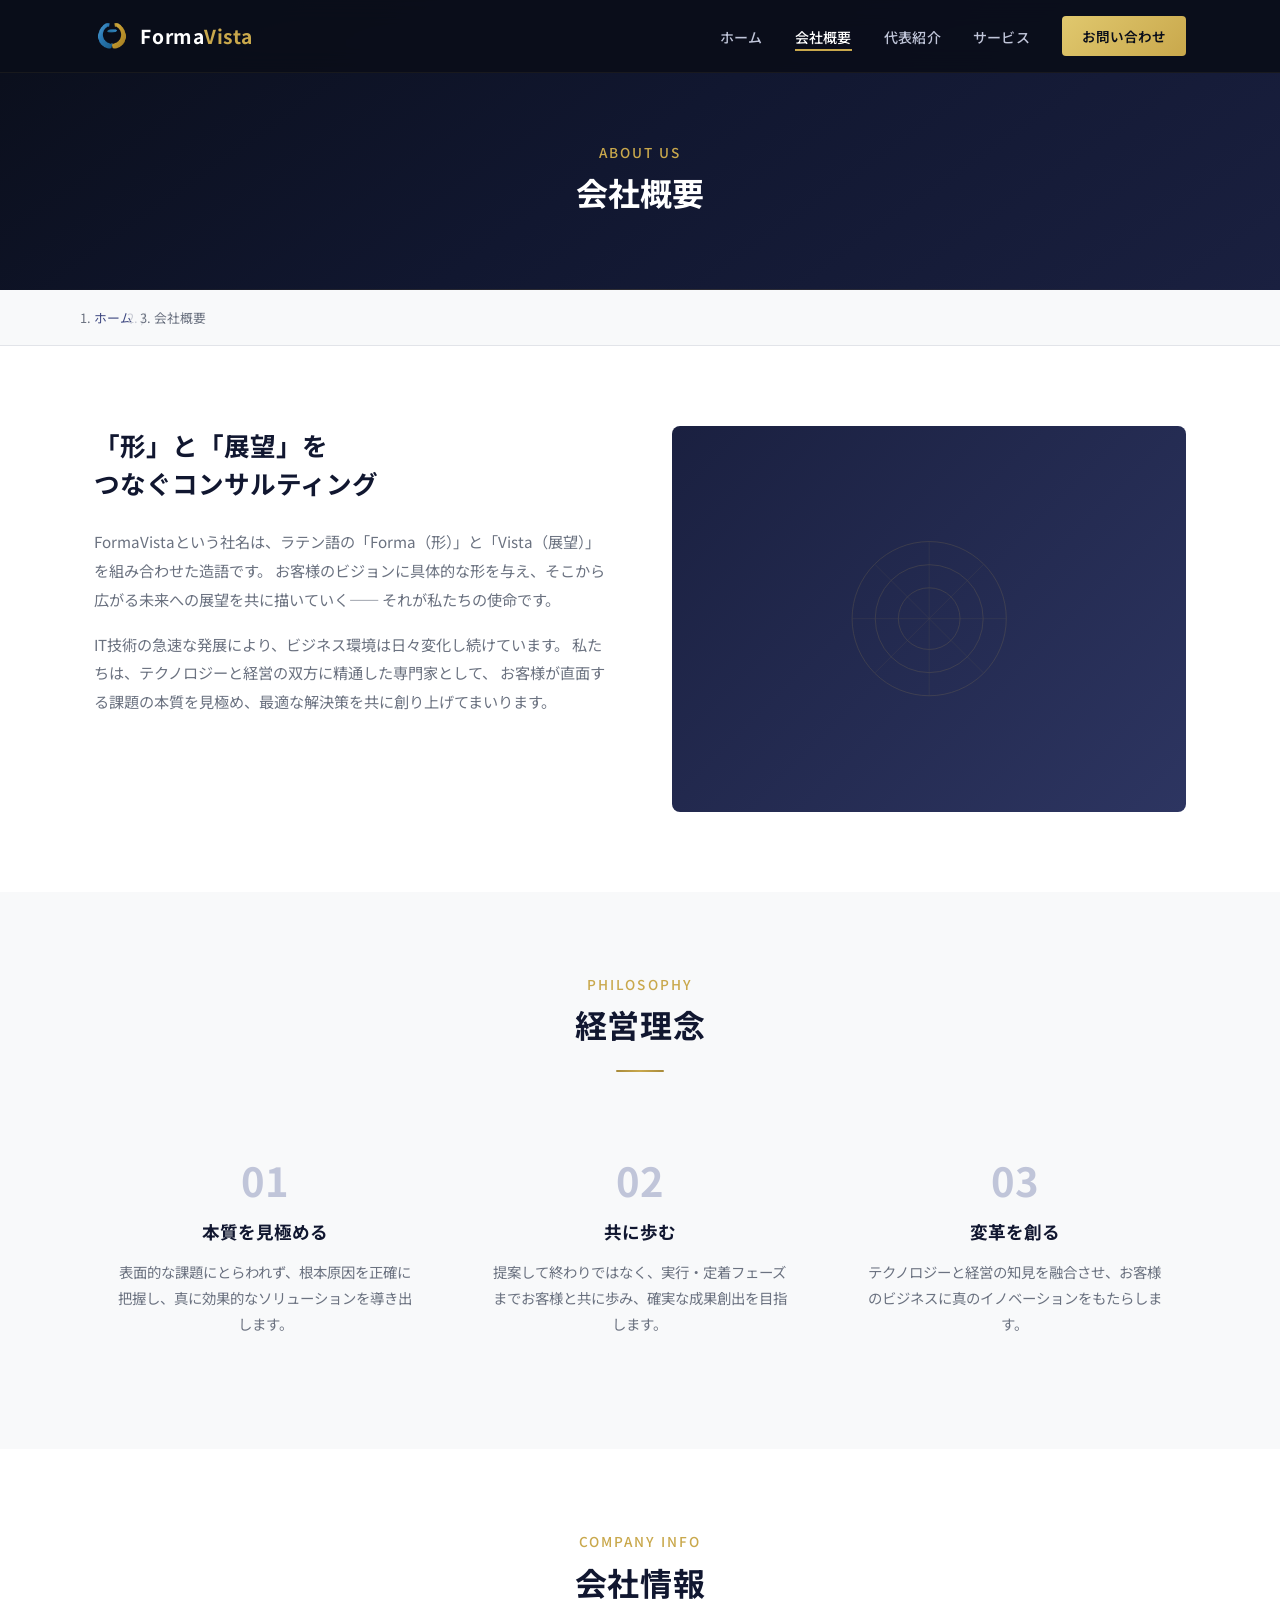
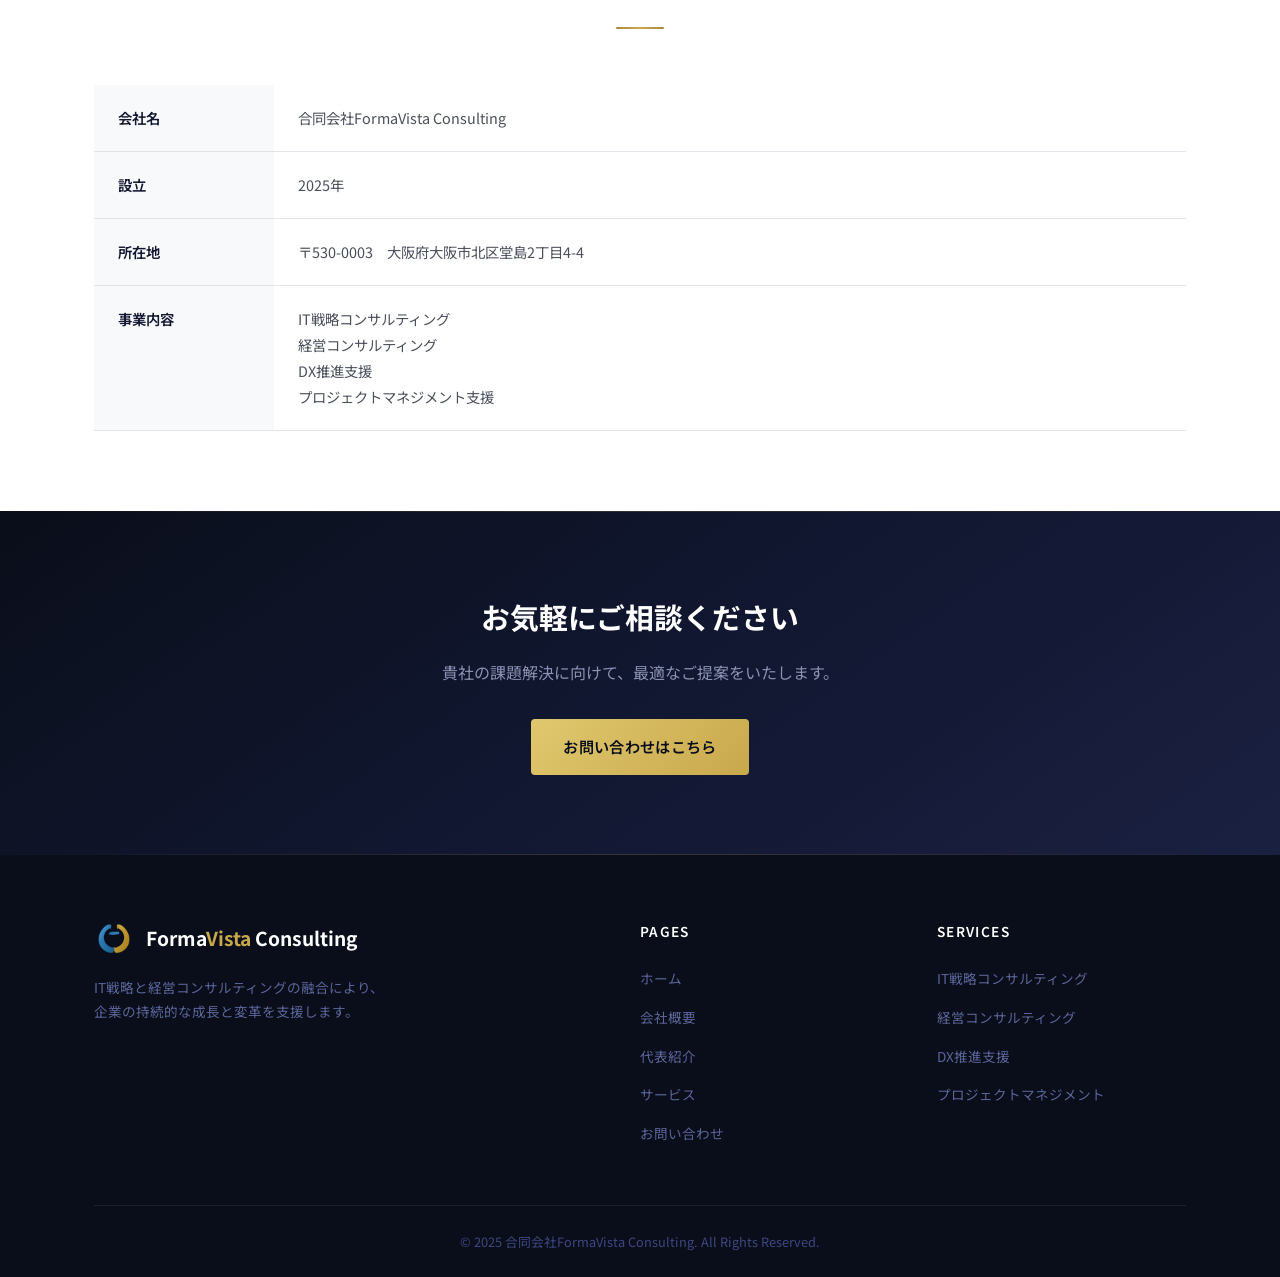
==== commit 174fa825: "feat: 代表者経歴・会社情報・問い合わせ先を実データに更新 - profile.html: 経歴を実データに更新（京都府立大学、レイスグループ、アクセンチュア） - profile.html: プ" ====
--- a/about.html
+++ b/about.html
@@ -146,7 +146,7 @@
             </tr>
             <tr>
               <th>所在地</th>
-              <td>東京都</td>
+              <td>〒530-0003　大阪府大阪市北区堂島2丁目4-4</td>
             </tr>
             <tr>
               <th>事業内容</th>
--- a/css/style.css
+++ b/css/style.css
@@ -282,9 +282,21 @@
   overflow: hidden;
 }
 
+.hero__canvas {
+  position: absolute;
+  top: 0;
+  left: 0;
+  width: 100%;
+  height: 100%;
+  z-index: 1;
+  display: block;
+}
+
 .hero__bg-pattern {
   position: absolute;
   inset: 0;
+  z-index: 0;
+  pointer-events: none;
   opacity: 0.04;
   background-image:
     radial-gradient(circle at 20% 50%, var(--gold) 1px, transparent 1px),
@@ -306,10 +318,16 @@
 
 .hero__content {
   position: relative;
-  z-index: 1;
+  z-index: 2;
   max-width: var(--max-width);
   margin: 0 auto;
   padding: 120px 24px 80px;
+  pointer-events: none;
+}
+
+.hero__content a,
+.hero__content button {
+  pointer-events: auto;
 }
 
 .hero__label {
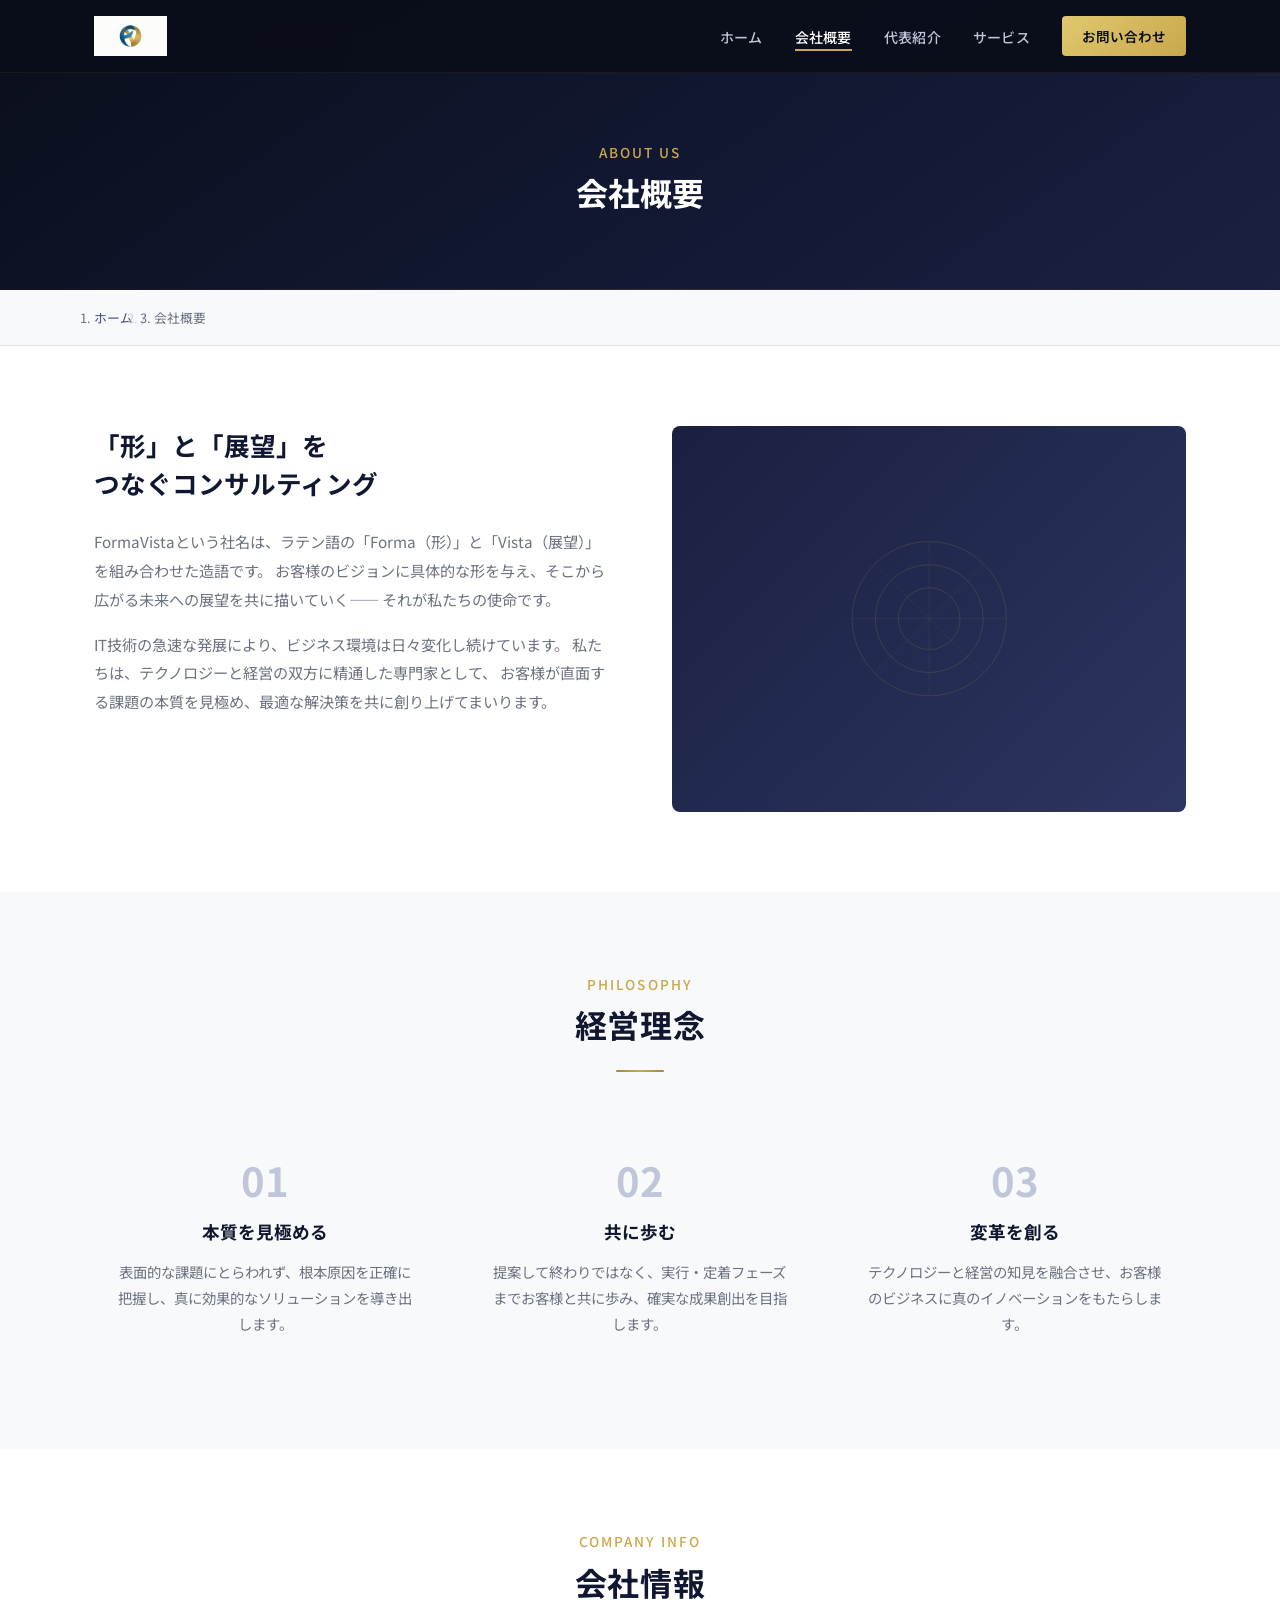
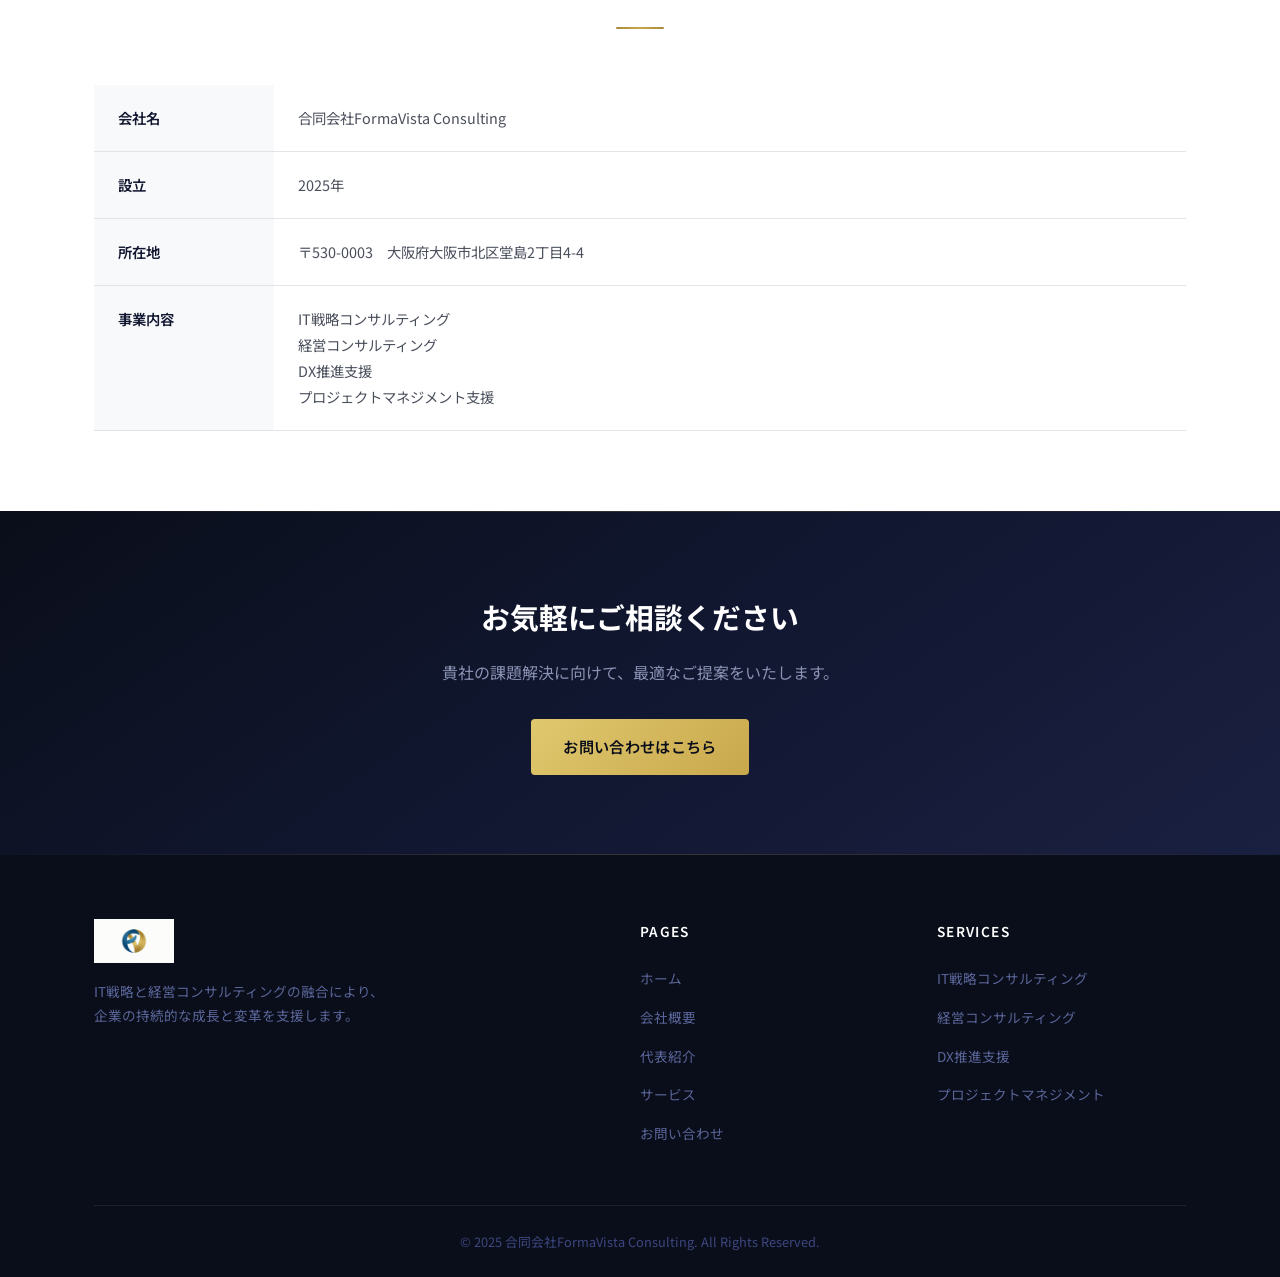
==== commit cdbaee90: "feat: ヘッダー・フッターのロゴをlogo-full.pngに変更 - 全ページのヘッダー: アイコン+テキスト → logo-full.png画像に統一 - 全ページのフッター: アイコン+テキ" ====
--- a/about.html
+++ b/about.html
@@ -5,8 +5,7 @@
   <meta name="viewport" content="width=device-width, initial-scale=1.0">
   <meta name="description" content="合同会社FormaVista Consultingの会社概要。企業理念・事業内容・会社情報をご紹介します。">
   <title>会社概要 | 合同会社FormaVista Consulting</title>
-  <link rel="icon" type="image/png" href="images/favicon.png">
-  <link rel="icon" type="image/svg+xml" href="images/favicon.svg">
+
   <link rel="preconnect" href="https://fonts.googleapis.com">
   <link rel="preconnect" href="https://fonts.gstatic.com" crossorigin>
   <link href="https://fonts.googleapis.com/css2?family=Noto+Sans+JP:wght@400;500;600;700&display=swap" rel="stylesheet">
@@ -18,8 +17,7 @@
   <header class="header" id="header">
     <div class="header__inner">
       <a href="index.html" class="header__logo">
-        <img src="images/logo-icon.png" alt="FormaVista" class="header__logo-icon">
-        <div class="header__logo-text">Forma<span>Vista</span></div>
+        <img src="images/logo-full.png" alt="FormaVista Consulting" class="header__logo-img">
       </a>
       <nav class="nav" id="nav">
         <ul class="nav__list">
@@ -180,8 +178,7 @@
       <div class="footer__grid">
         <div>
           <a href="index.html" class="footer__brand">
-            <img src="images/logo-icon.png" alt="FormaVista" class="footer__brand-icon">
-            <p class="footer__brand-name">Forma<span>Vista</span> Consulting</p>
+            <img src="images/logo-full.png" alt="FormaVista Consulting" class="footer__brand-img">
           </a>
           <p class="footer__brand-text">
             IT戦略と経営コンサルティングの融合により、<br>
--- a/css/style.css
+++ b/css/style.css
@@ -166,26 +166,12 @@
 .header__logo {
   display: flex;
   align-items: center;
-  gap: 10px;
-}
-
-.header__logo-icon {
-  width: 36px;
-  height: 36px;
+}
+
+.header__logo-img {
+  height: 40px;
+  width: auto;
   display: block;
-  flex-shrink: 0;
-}
-
-.header__logo-text {
-  font-family: var(--font-heading);
-  font-size: 1.2rem;
-  font-weight: 700;
-  color: var(--white);
-  letter-spacing: 0.04em;
-}
-
-.header__logo-text span {
-  color: var(--gold);
 }
 
 .nav__list {
@@ -1138,26 +1124,14 @@
 }
 
 .footer__brand {
-  display: flex;
-  align-items: center;
-  gap: 12px;
+  display: block;
   margin-bottom: 16px;
 }
 
-.footer__brand-icon {
-  width: 40px;
-  height: 40px;
-  flex-shrink: 0;
-}
-
-.footer__brand-name {
-  font-size: 1.2rem;
-  font-weight: 700;
-  color: var(--white);
-}
-
-.footer__brand-name span {
-  color: var(--gold);
+.footer__brand-img {
+  height: 44px;
+  width: auto;
+  display: block;
 }
 
 .footer__brand-text {
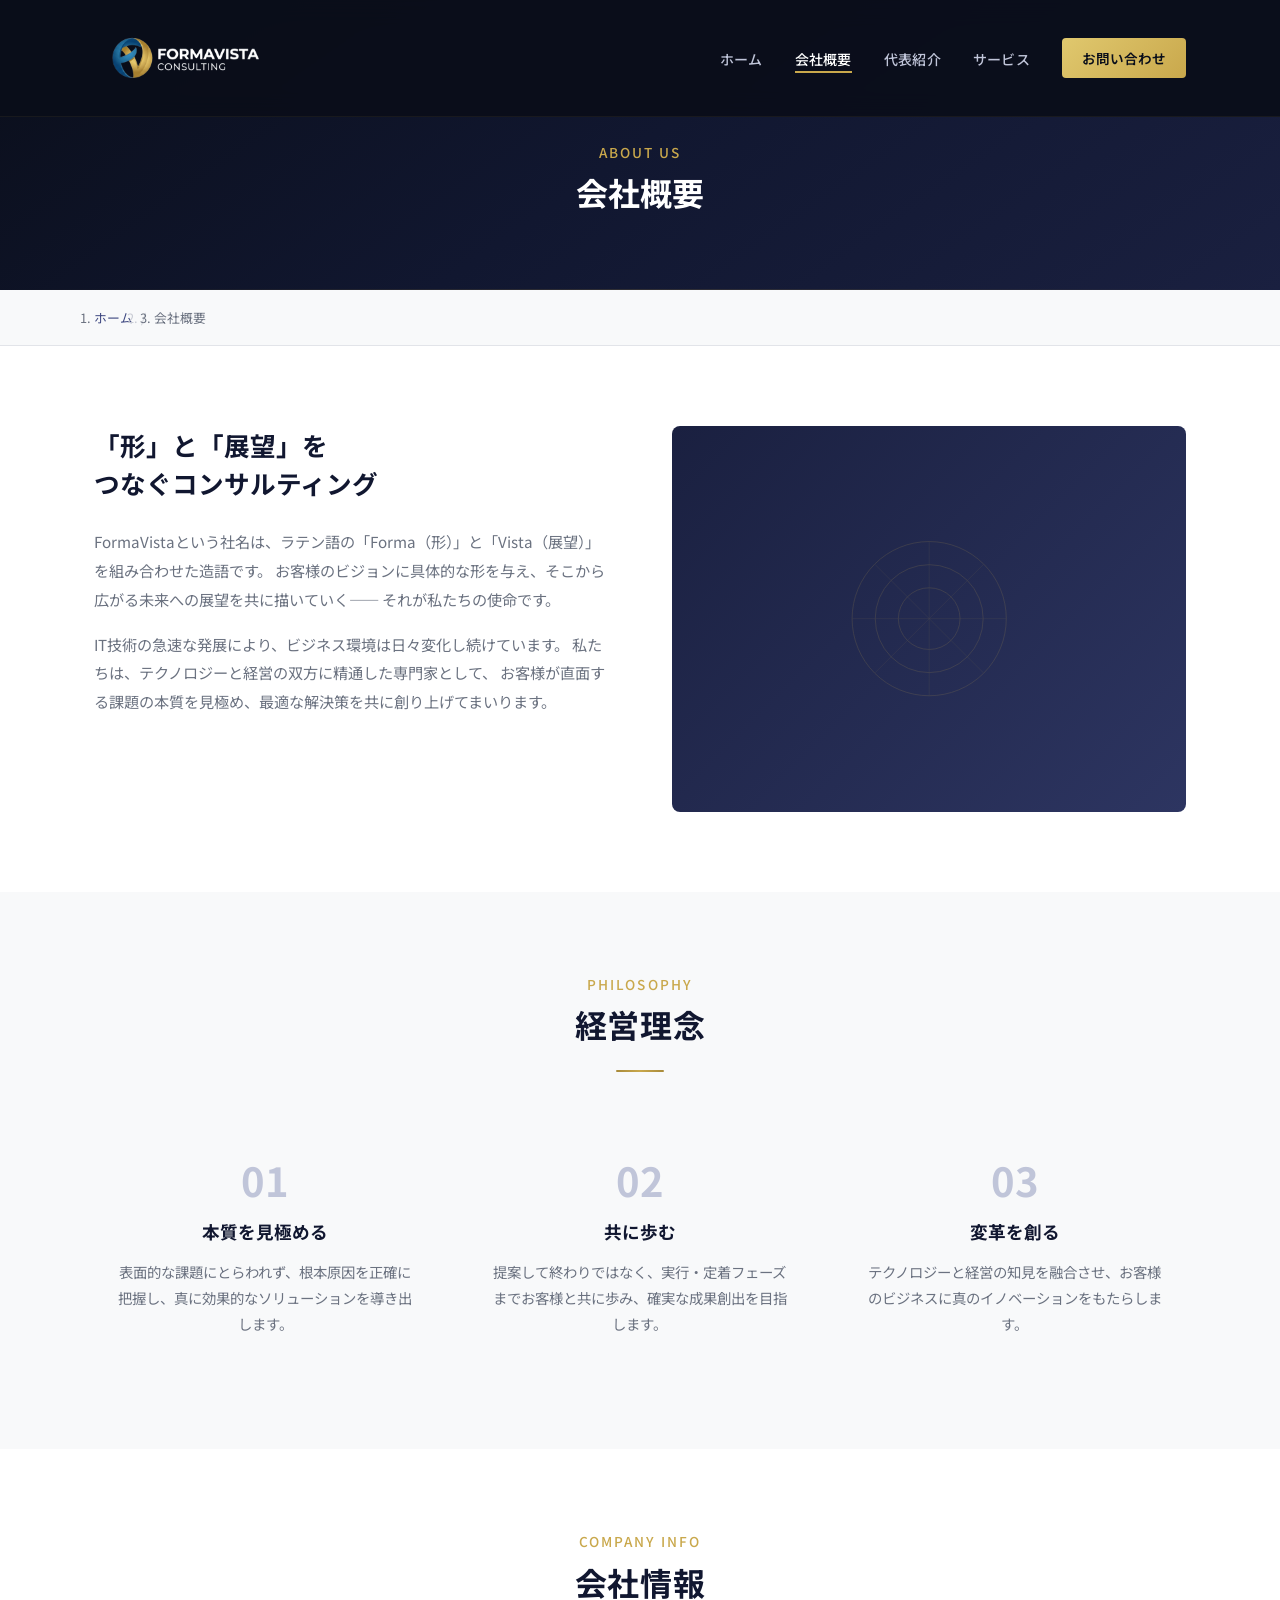
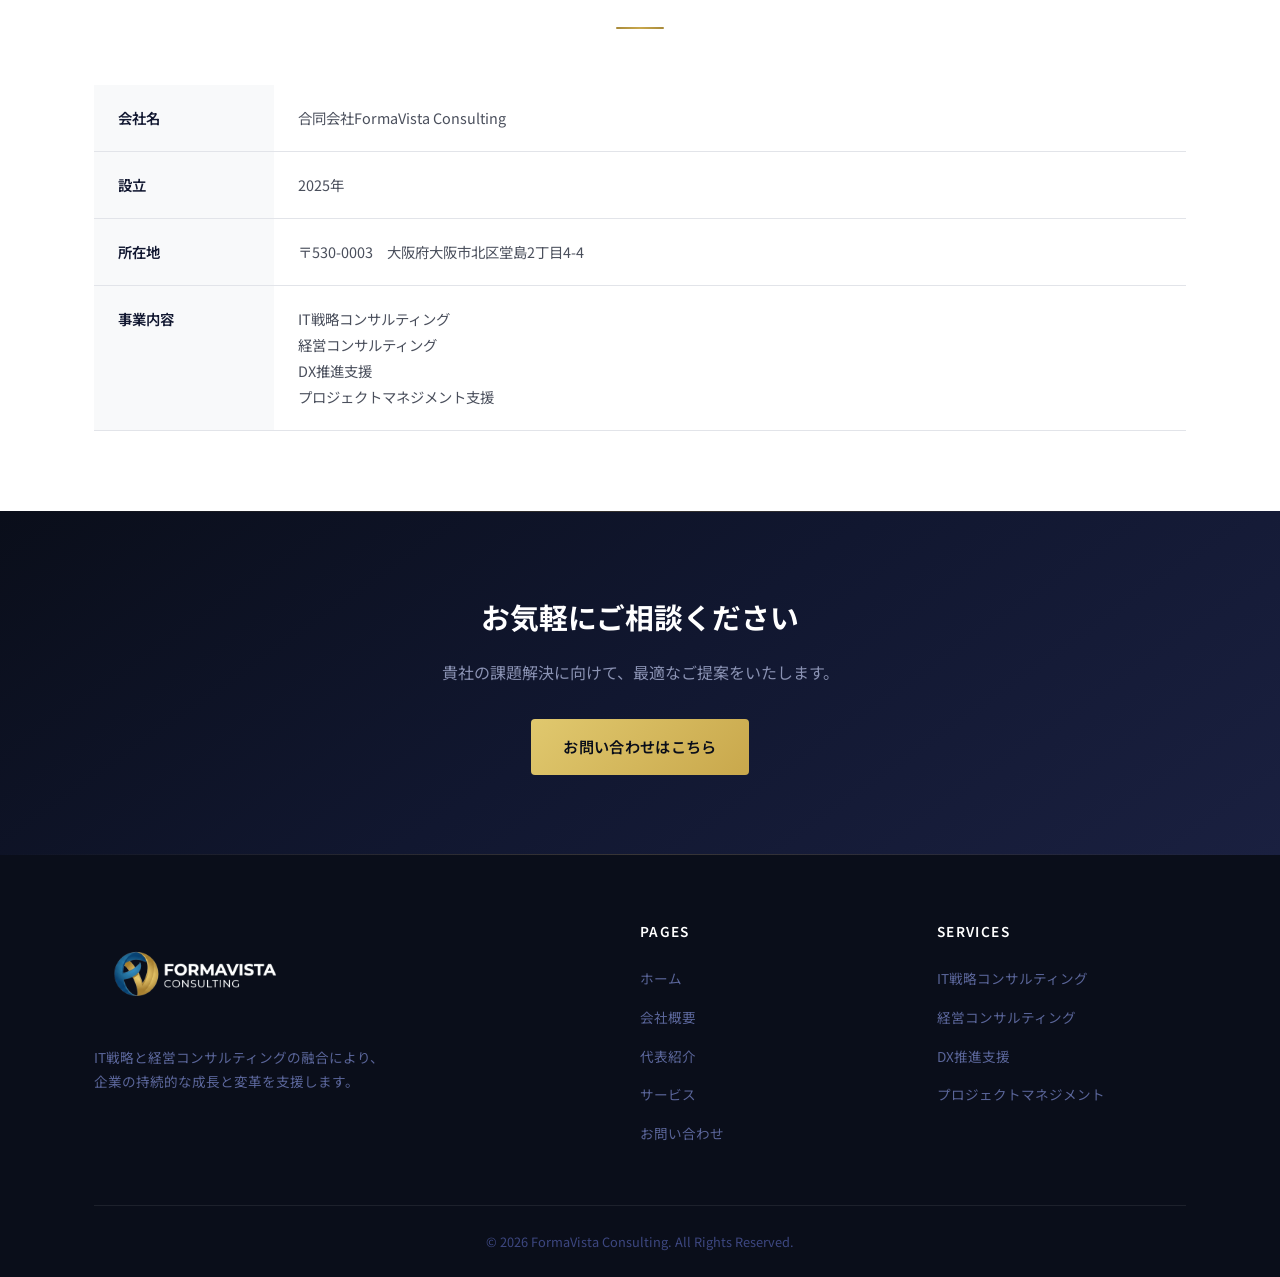
==== commit ba5d1315: "update: コピーライト変更・代表経歴に役職と生成AI知見を追加 - コピーライトを © 2026 FormaVista Consulting に変更（全5ページ） - 国土交通省デジタルアドバイ" ====
--- a/about.html
+++ b/about.html
@@ -206,7 +206,7 @@
         </div>
       </div>
       <div class="footer__bottom">
-        <p>&copy; 2025 合同会社FormaVista Consulting. All Rights Reserved.</p>
+        <p>&copy; 2026 FormaVista Consulting. All Rights Reserved.</p>
       </div>
     </div>
   </footer>
--- a/css/style.css
+++ b/css/style.css
@@ -157,10 +157,11 @@
   display: flex;
   align-items: center;
   justify-content: space-between;
-  height: 72px;
+  height: auto;
+  min-height: 72px;
   max-width: var(--max-width);
   margin: 0 auto;
-  padding: 0 24px;
+  padding: 8px 24px;
 }
 
 .header__logo {
@@ -169,7 +170,7 @@
 }
 
 .header__logo-img {
-  height: 40px;
+  height: 100px;
   width: auto;
   display: block;
 }
@@ -600,6 +601,14 @@
   transform: scaleY(1);
 }
 
+.service-card__image {
+  width: 100%;
+  aspect-ratio: 8/5;
+  object-fit: cover;
+  border-radius: 6px;
+  margin-bottom: 20px;
+}
+
 .service-card__number {
   font-size: 0.75rem;
   font-weight: 700;
@@ -1029,18 +1038,16 @@
 }
 
 .service-detail__visual {
-  background: linear-gradient(135deg, var(--navy-50), var(--gray-100));
   border-radius: 8px;
-  aspect-ratio: 4/3;
-  display: flex;
-  align-items: center;
-  justify-content: center;
-}
-
-.service-detail__visual-icon {
-  font-size: 4rem;
-  color: var(--navy-300);
-  opacity: 0.4;
+  overflow: hidden;
+  aspect-ratio: 8/5;
+}
+
+.service-detail__visual img {
+  width: 100%;
+  height: 100%;
+  object-fit: cover;
+  border-radius: 8px;
 }
 
 /* --- Process / Flow --- */
@@ -1129,7 +1136,7 @@
 }
 
 .footer__brand-img {
-  height: 44px;
+  height: 110px;
   width: auto;
   display: block;
 }
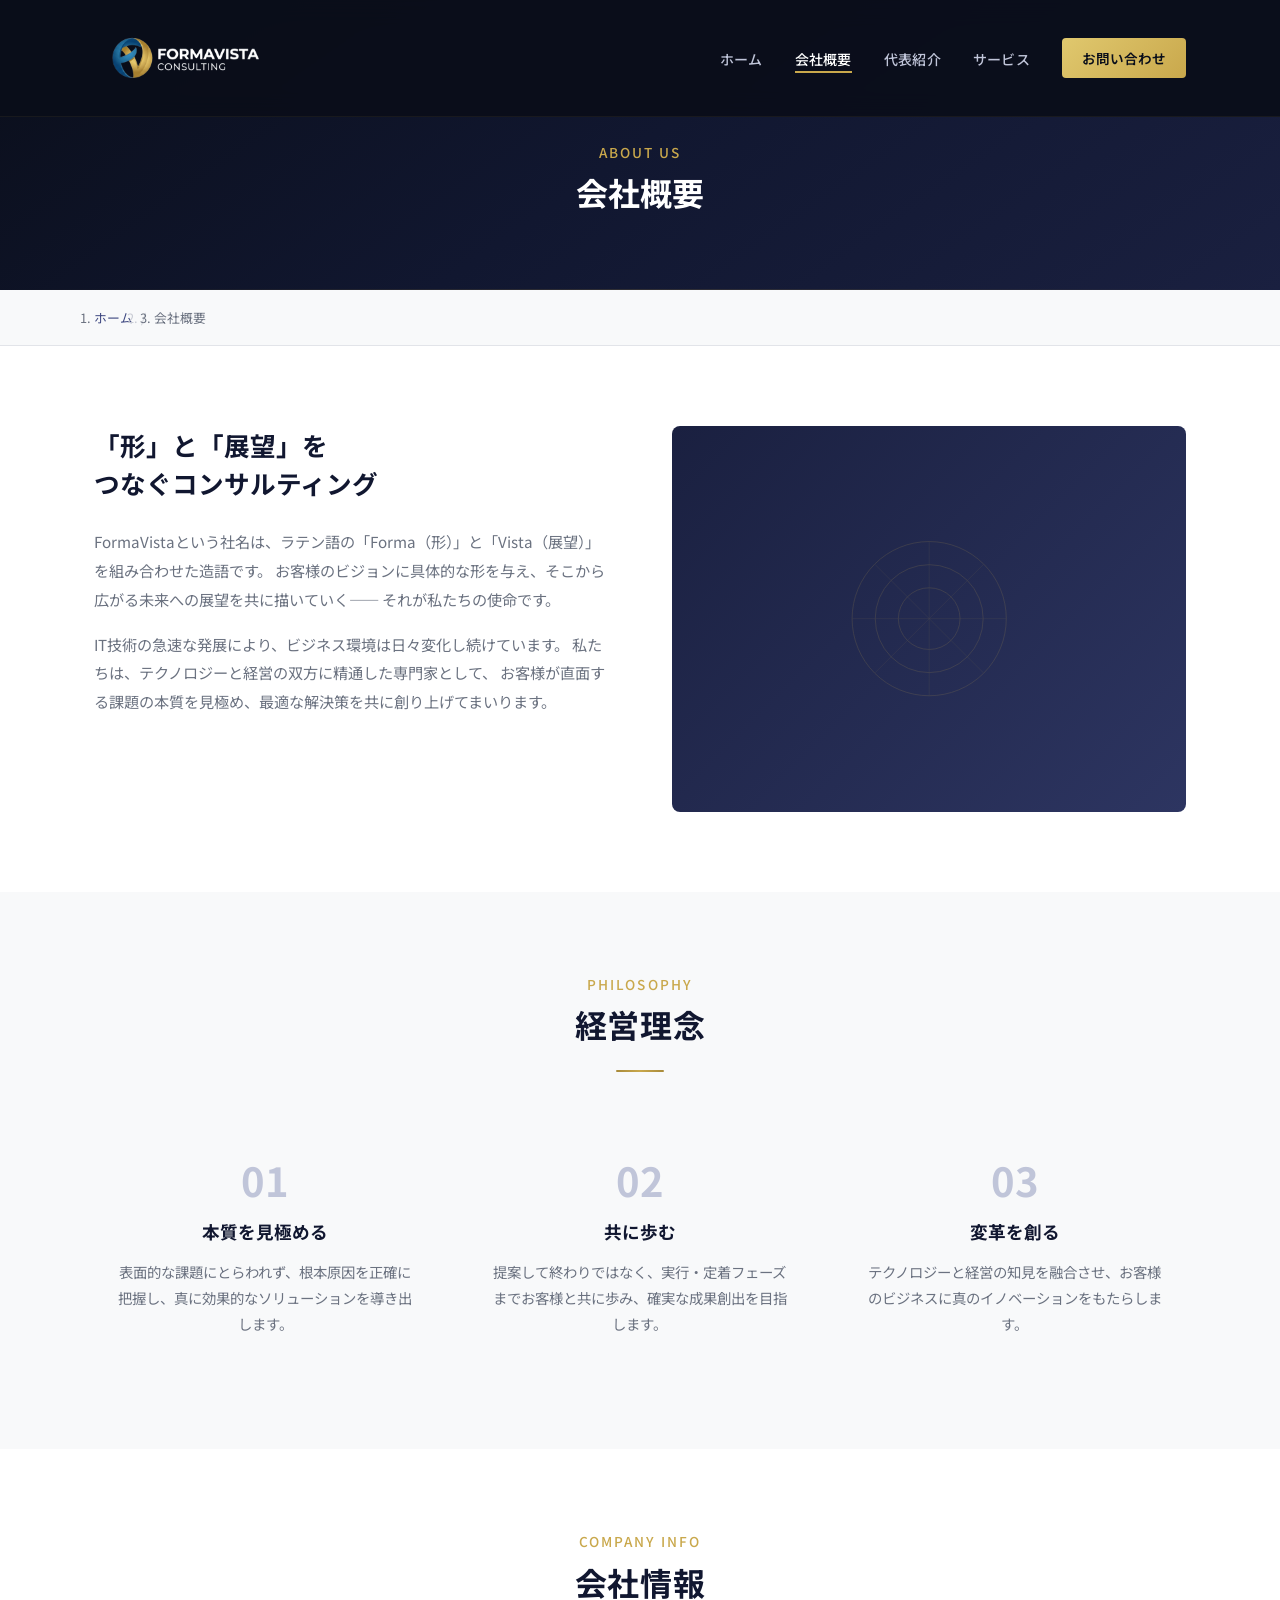
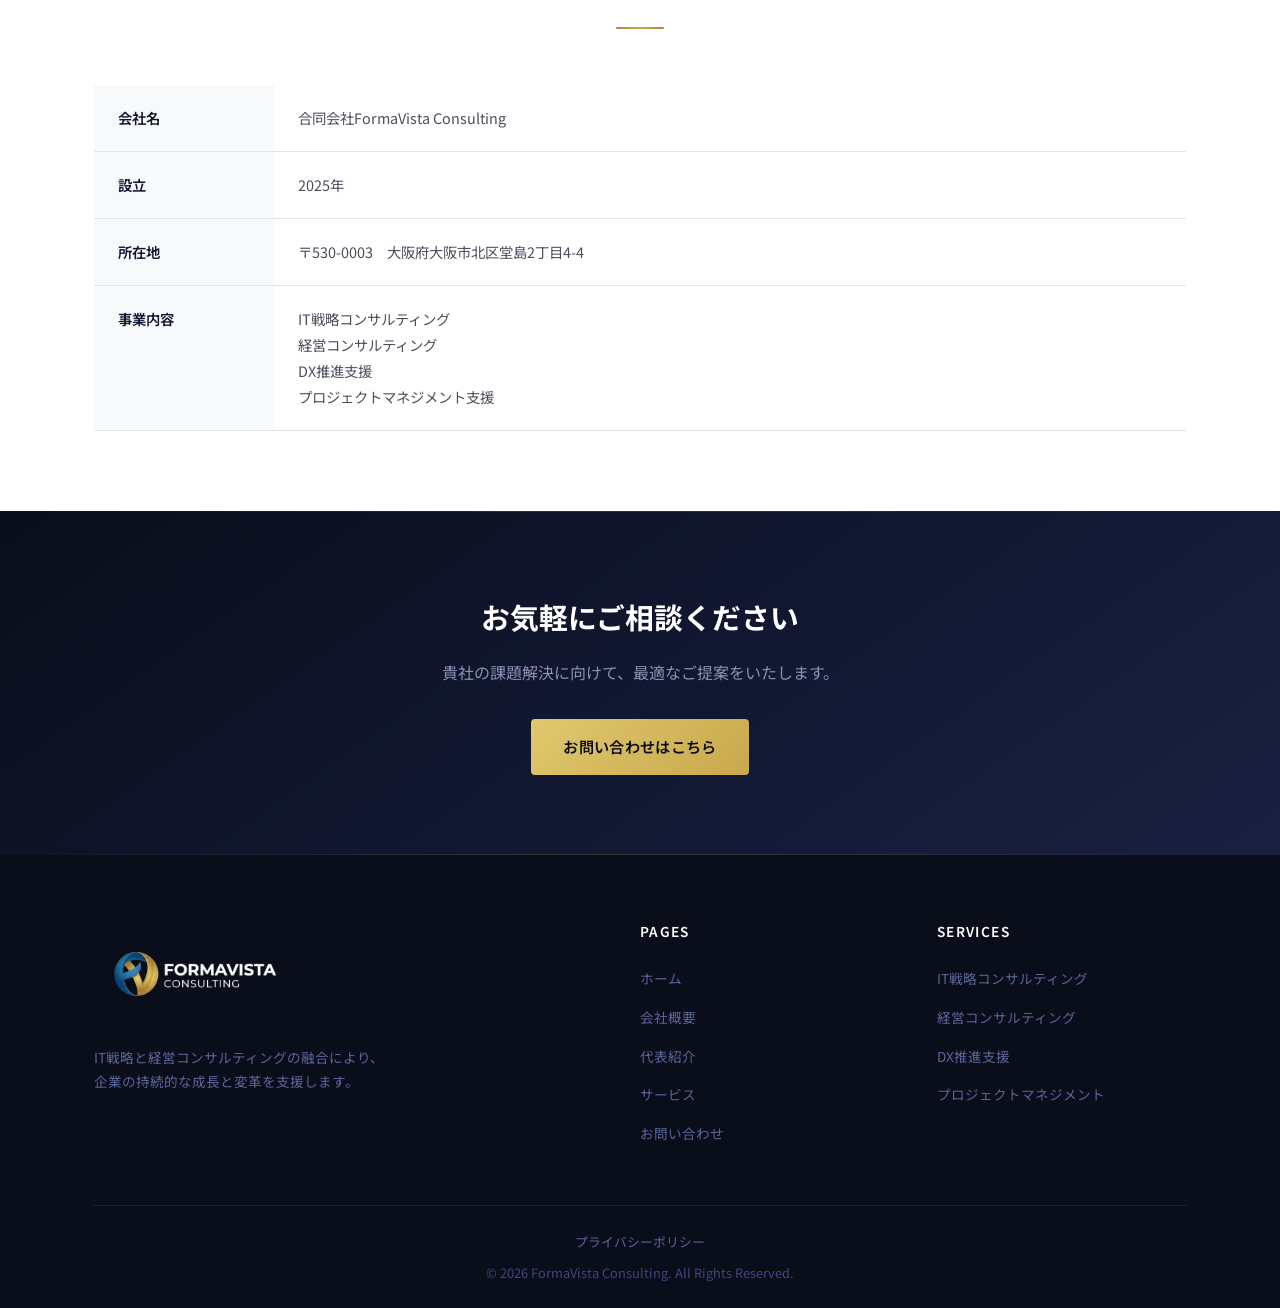
==== commit 10b3e996: "feat: プライバシーポリシーページの追加 - privacy.htmlを新規作成（個人情報の定義・収集方法・利用目的・第三者提供・安全管理・開示/訂正/削除・Cookie・変更・問い合わせ窓口の1" ====
--- a/about.html
+++ b/about.html
@@ -206,6 +206,7 @@
         </div>
       </div>
       <div class="footer__bottom">
+        <p><a href="privacy.html" class="footer__privacy-link">プライバシーポリシー</a></p>
         <p>&copy; 2026 FormaVista Consulting. All Rights Reserved.</p>
       </div>
     </div>
--- a/css/style.css
+++ b/css/style.css
@@ -1191,6 +1191,20 @@
   text-align: center;
   font-size: 0.8rem;
   color: var(--navy-400);
+  display: flex;
+  flex-direction: column;
+  align-items: center;
+  gap: 8px;
+}
+
+.footer__privacy-link {
+  font-size: 0.8rem;
+  color: var(--navy-300);
+  transition: color var(--transition);
+}
+
+.footer__privacy-link:hover {
+  color: var(--gold);
 }
 
 /* --- Profile Page --- */
@@ -1486,6 +1500,120 @@
 .message__author-role {
   font-size: 0.82rem;
   color: var(--navy-300);
+}
+
+/* --- Privacy Policy --- */
+.privacy {
+  max-width: 800px;
+  margin: 0 auto;
+}
+
+.privacy__intro {
+  font-size: 0.95rem;
+  color: var(--gray-700);
+  line-height: 1.9;
+  margin-bottom: 48px;
+  padding-bottom: 32px;
+  border-bottom: 1px solid var(--gray-200);
+}
+
+.privacy__section {
+  margin-bottom: 40px;
+}
+
+.privacy__heading {
+  font-size: 1.1rem;
+  font-weight: 700;
+  color: var(--navy-800);
+  margin-bottom: 12px;
+  padding-left: 16px;
+  border-left: 3px solid var(--gold);
+}
+
+.privacy__text {
+  font-size: 0.9rem;
+  color: var(--gray-700);
+  line-height: 1.9;
+  margin-bottom: 12px;
+}
+
+.privacy__list {
+  list-style: none;
+  padding-left: 0;
+}
+
+.privacy__list li {
+  font-size: 0.9rem;
+  color: var(--gray-700);
+  padding: 6px 0 6px 20px;
+  position: relative;
+  line-height: 1.8;
+}
+
+.privacy__list li::before {
+  content: "";
+  position: absolute;
+  left: 0;
+  top: 14px;
+  width: 8px;
+  height: 2px;
+  background: var(--gold);
+}
+
+.privacy__contact {
+  background: var(--gray-50);
+  padding: 24px 28px;
+  border-radius: 8px;
+  border: 1px solid var(--gray-200);
+  margin-top: 12px;
+}
+
+.privacy__contact p {
+  font-size: 0.9rem;
+  color: var(--gray-700);
+  line-height: 1.8;
+}
+
+.privacy__date {
+  font-size: 0.85rem;
+  color: var(--gray-600);
+  text-align: right;
+  margin-top: 48px;
+  padding-top: 24px;
+  border-top: 1px solid var(--gray-200);
+}
+
+/* --- Contact Privacy Consent --- */
+.form__consent {
+  display: flex;
+  align-items: flex-start;
+  gap: 10px;
+  margin-bottom: 24px;
+}
+
+.form__consent input[type="checkbox"] {
+  width: 18px;
+  height: 18px;
+  margin-top: 2px;
+  accent-color: var(--navy-700);
+  flex-shrink: 0;
+  cursor: pointer;
+}
+
+.form__consent-label {
+  font-size: 0.85rem;
+  color: var(--gray-700);
+  line-height: 1.6;
+  cursor: pointer;
+}
+
+.form__consent-label a {
+  color: var(--blue);
+  text-decoration: underline;
+}
+
+.form__consent-label a:hover {
+  color: var(--blue-dark);
 }
 
 /* --- Animations --- */
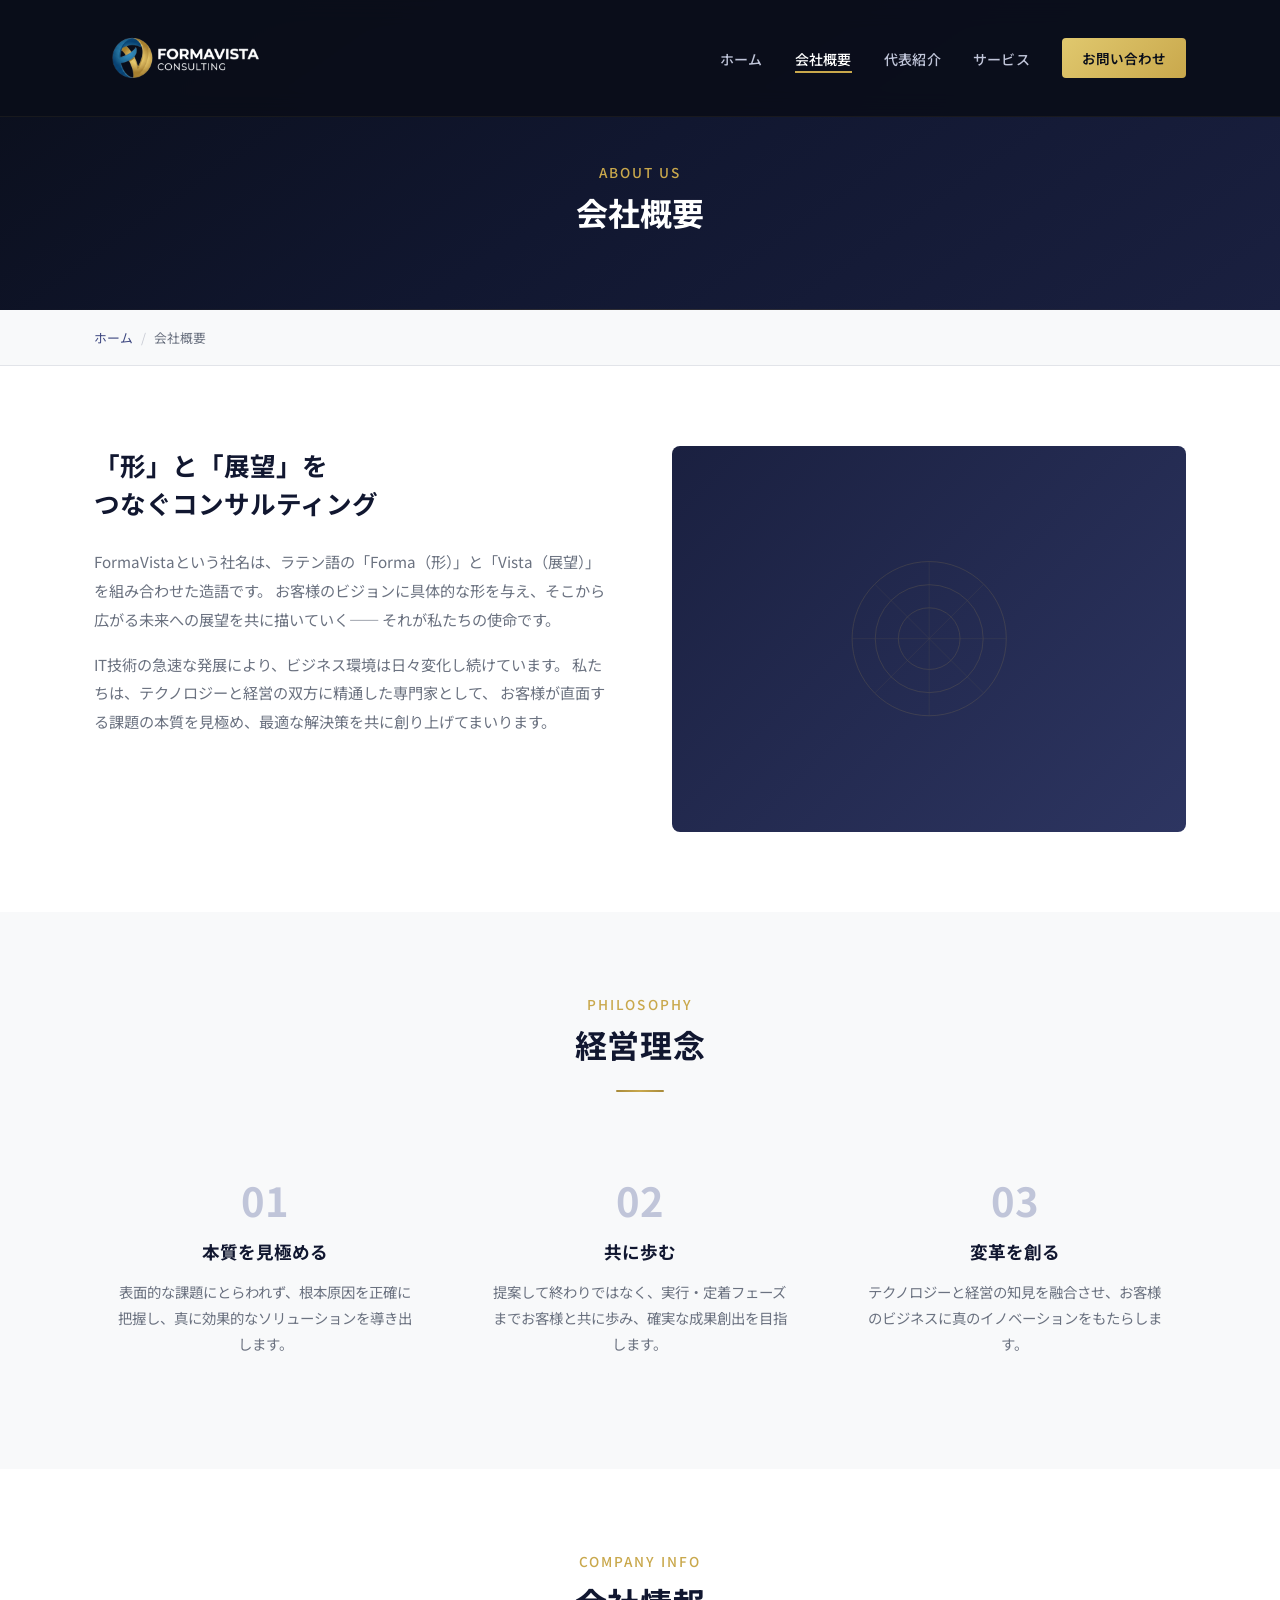
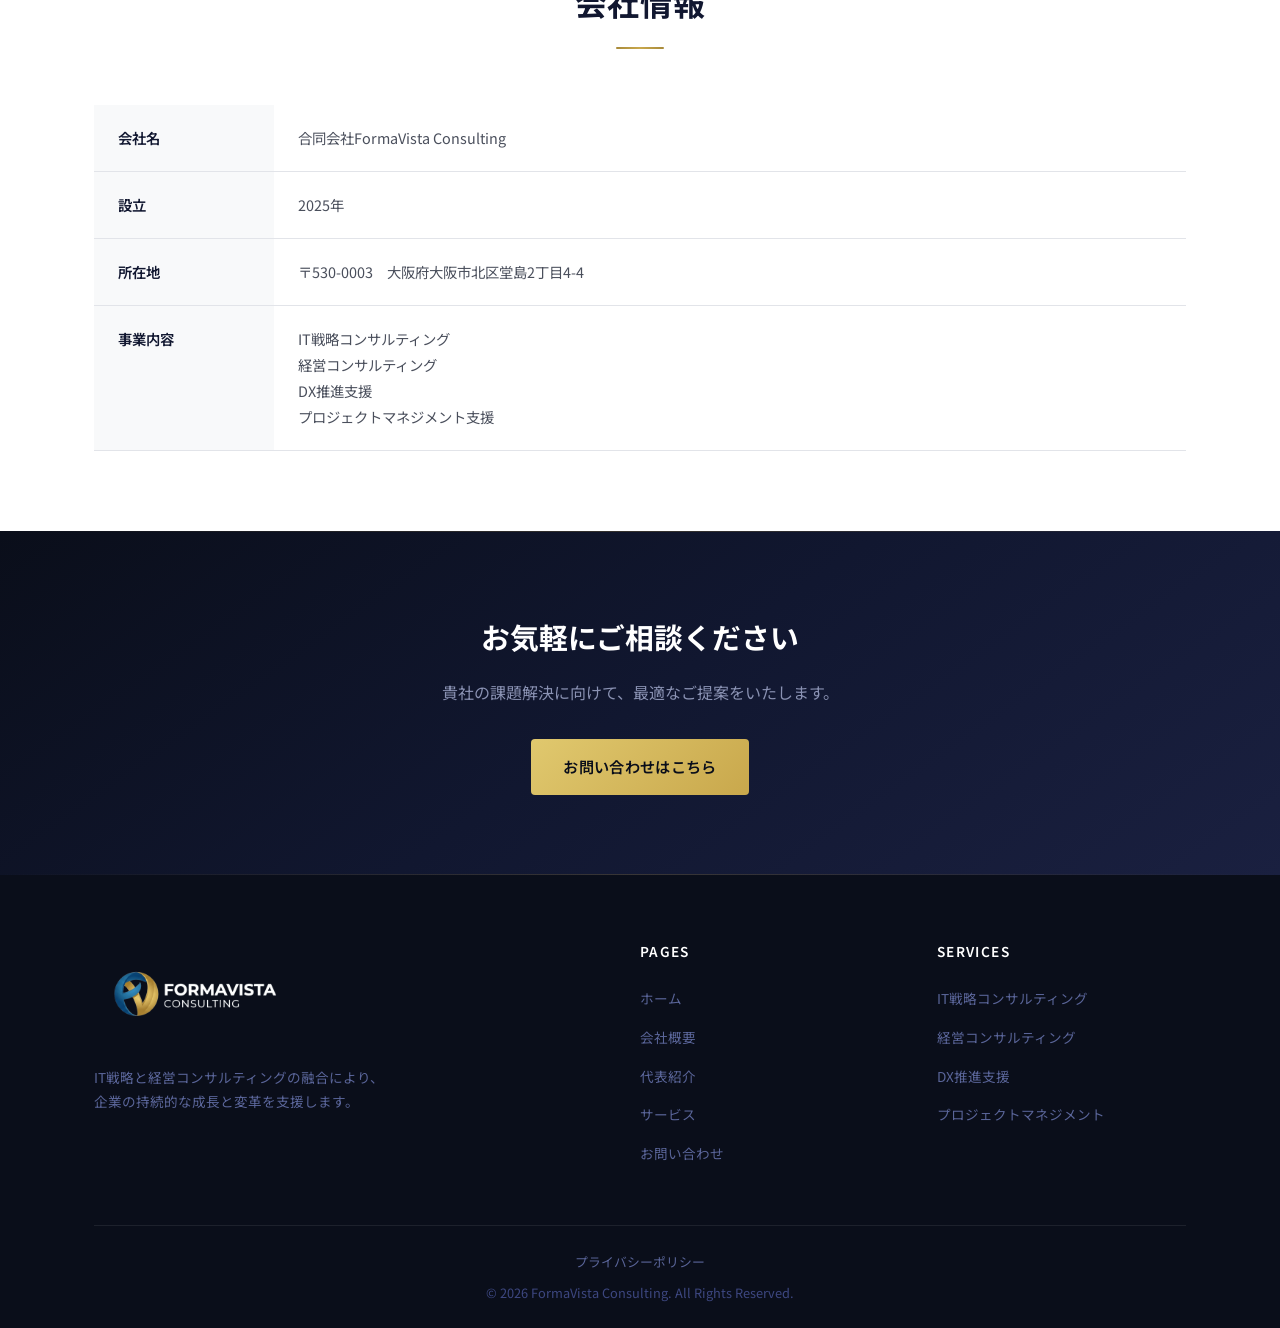
==== commit 772d4e25: "feat: 全ページにファビコン(アイコンロゴ)を追加 logo-icon-remove.png をブラウザタブに表示されるファビコンとして 全6ページ(index, about, services," ====
--- a/about.html
+++ b/about.html
@@ -2,6 +2,7 @@
 <html lang="ja">
 <head>
   <meta charset="UTF-8">
+  <link rel="icon" href="images/logo-icon-remove.png" type="image/png">
   <meta name="viewport" content="width=device-width, initial-scale=1.0">
   <meta name="description" content="合同会社FormaVista Consultingの会社概要。企業理念・事業内容・会社情報をご紹介します。">
   <title>会社概要 | 合同会社FormaVista Consulting</title>
--- a/css/style.css
+++ b/css/style.css
@@ -69,7 +69,8 @@
   transition: color var(--transition);
 }
 
-ul {
+ul,
+ol {
   list-style: none;
 }
 
@@ -863,7 +864,7 @@
 
 /* --- Page Header --- */
 .page-header {
-  padding: 140px 0 60px;
+  padding: 160px 0 60px;
   background: linear-gradient(145deg, var(--navy-900), var(--navy-800), var(--navy-700));
   text-align: center;
   position: relative;
@@ -1703,9 +1704,13 @@
     font-size: 1.6rem;
   }
 
+  .header__logo-img {
+    height: 60px;
+  }
+
   .nav {
     position: fixed;
-    top: 72px;
+    top: 76px;
     left: 0;
     width: 100%;
     background: var(--navy-900);
@@ -1745,7 +1750,7 @@
   }
 
   .page-header {
-    padding: 120px 0 40px;
+    padding: 110px 0 40px;
   }
 
   .page-header__title {
@@ -1764,6 +1769,10 @@
   .footer__grid {
     grid-template-columns: 1fr;
     gap: 32px;
+  }
+
+  .footer__brand-img {
+    height: 70px;
   }
 
   .cta__title {
